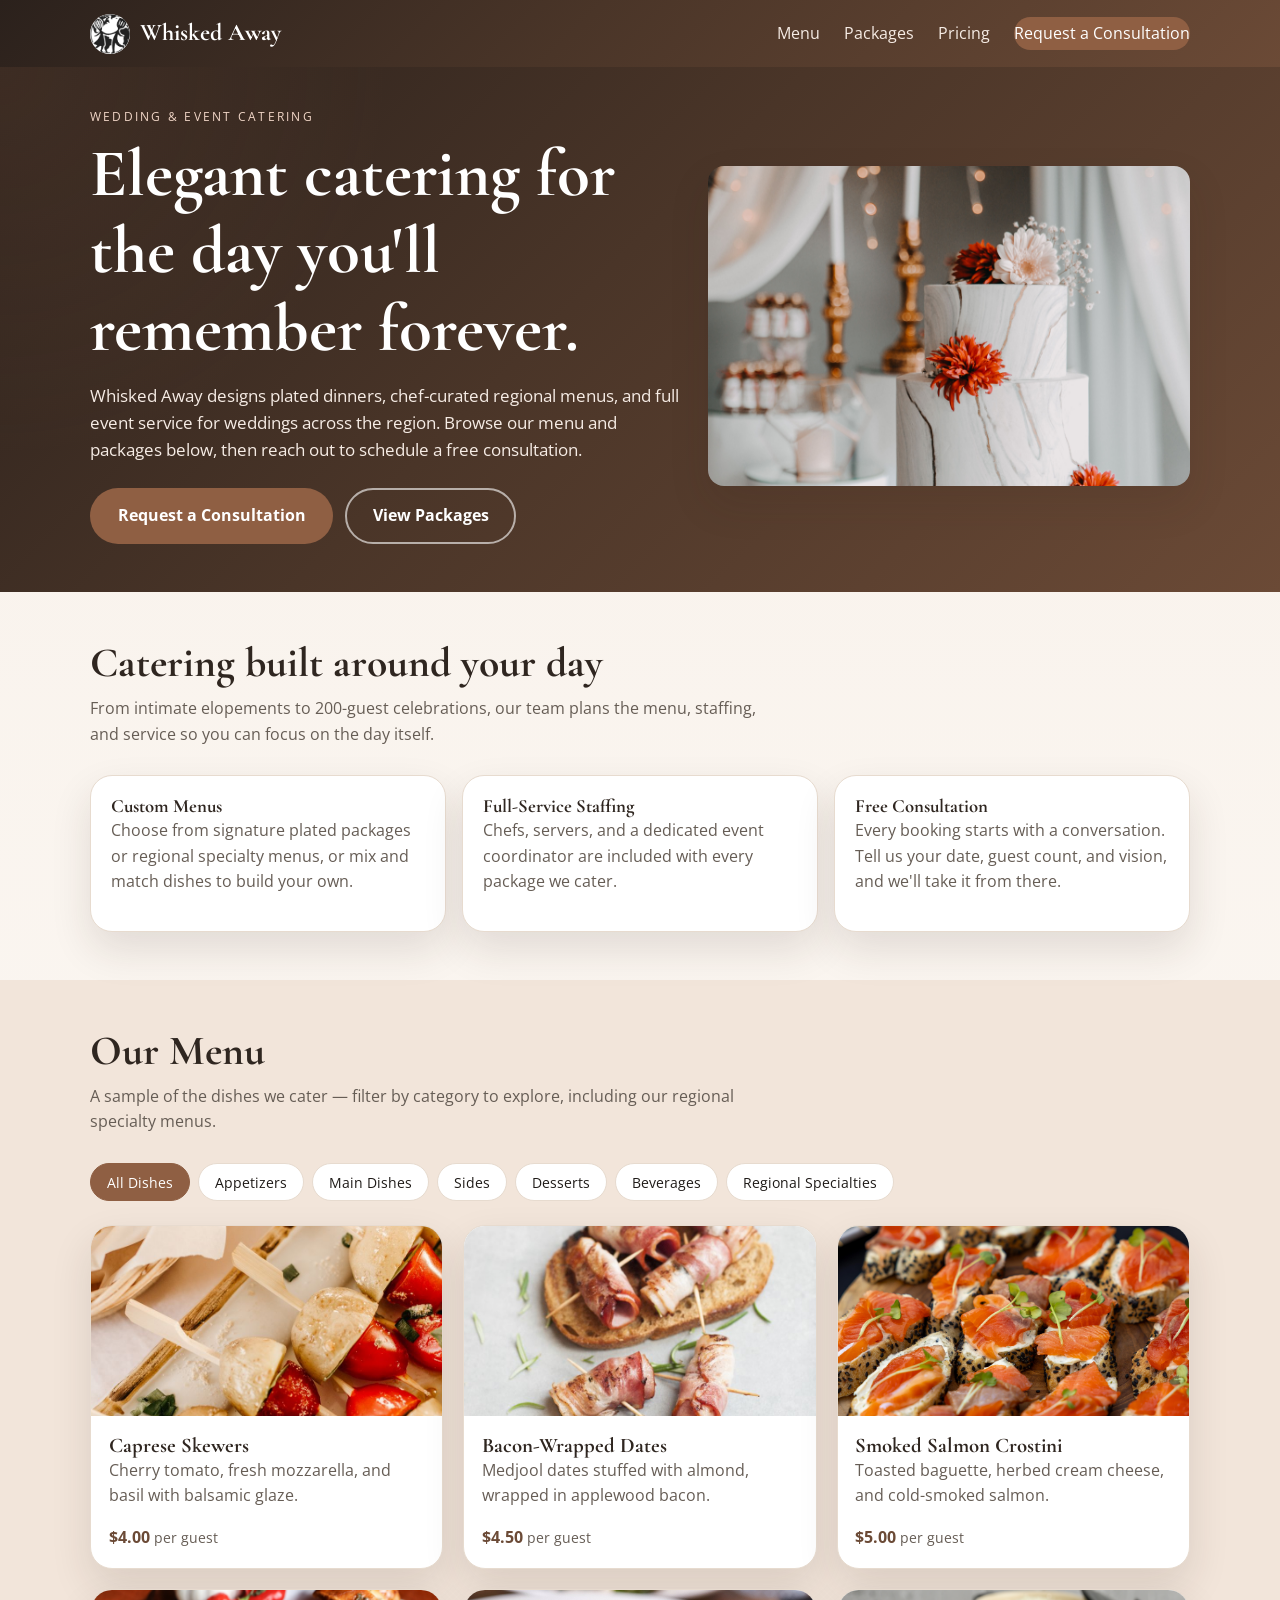
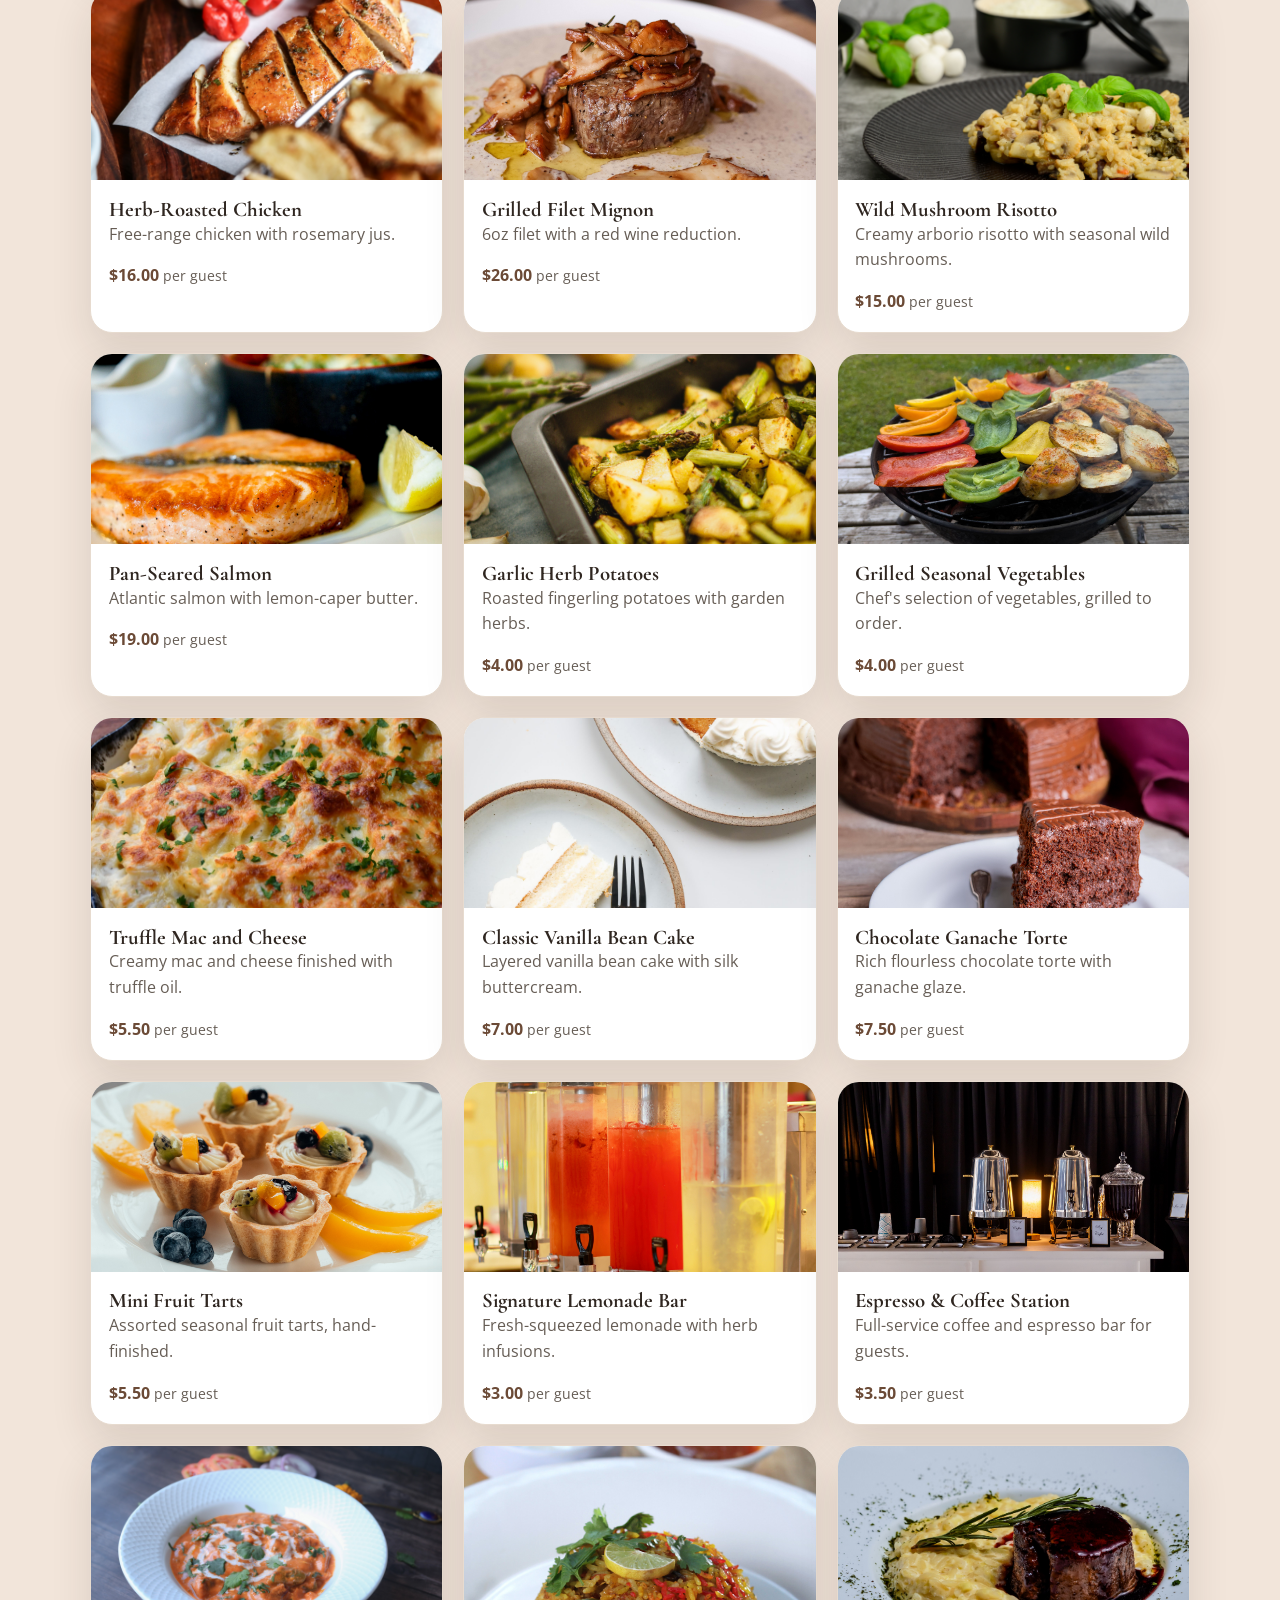
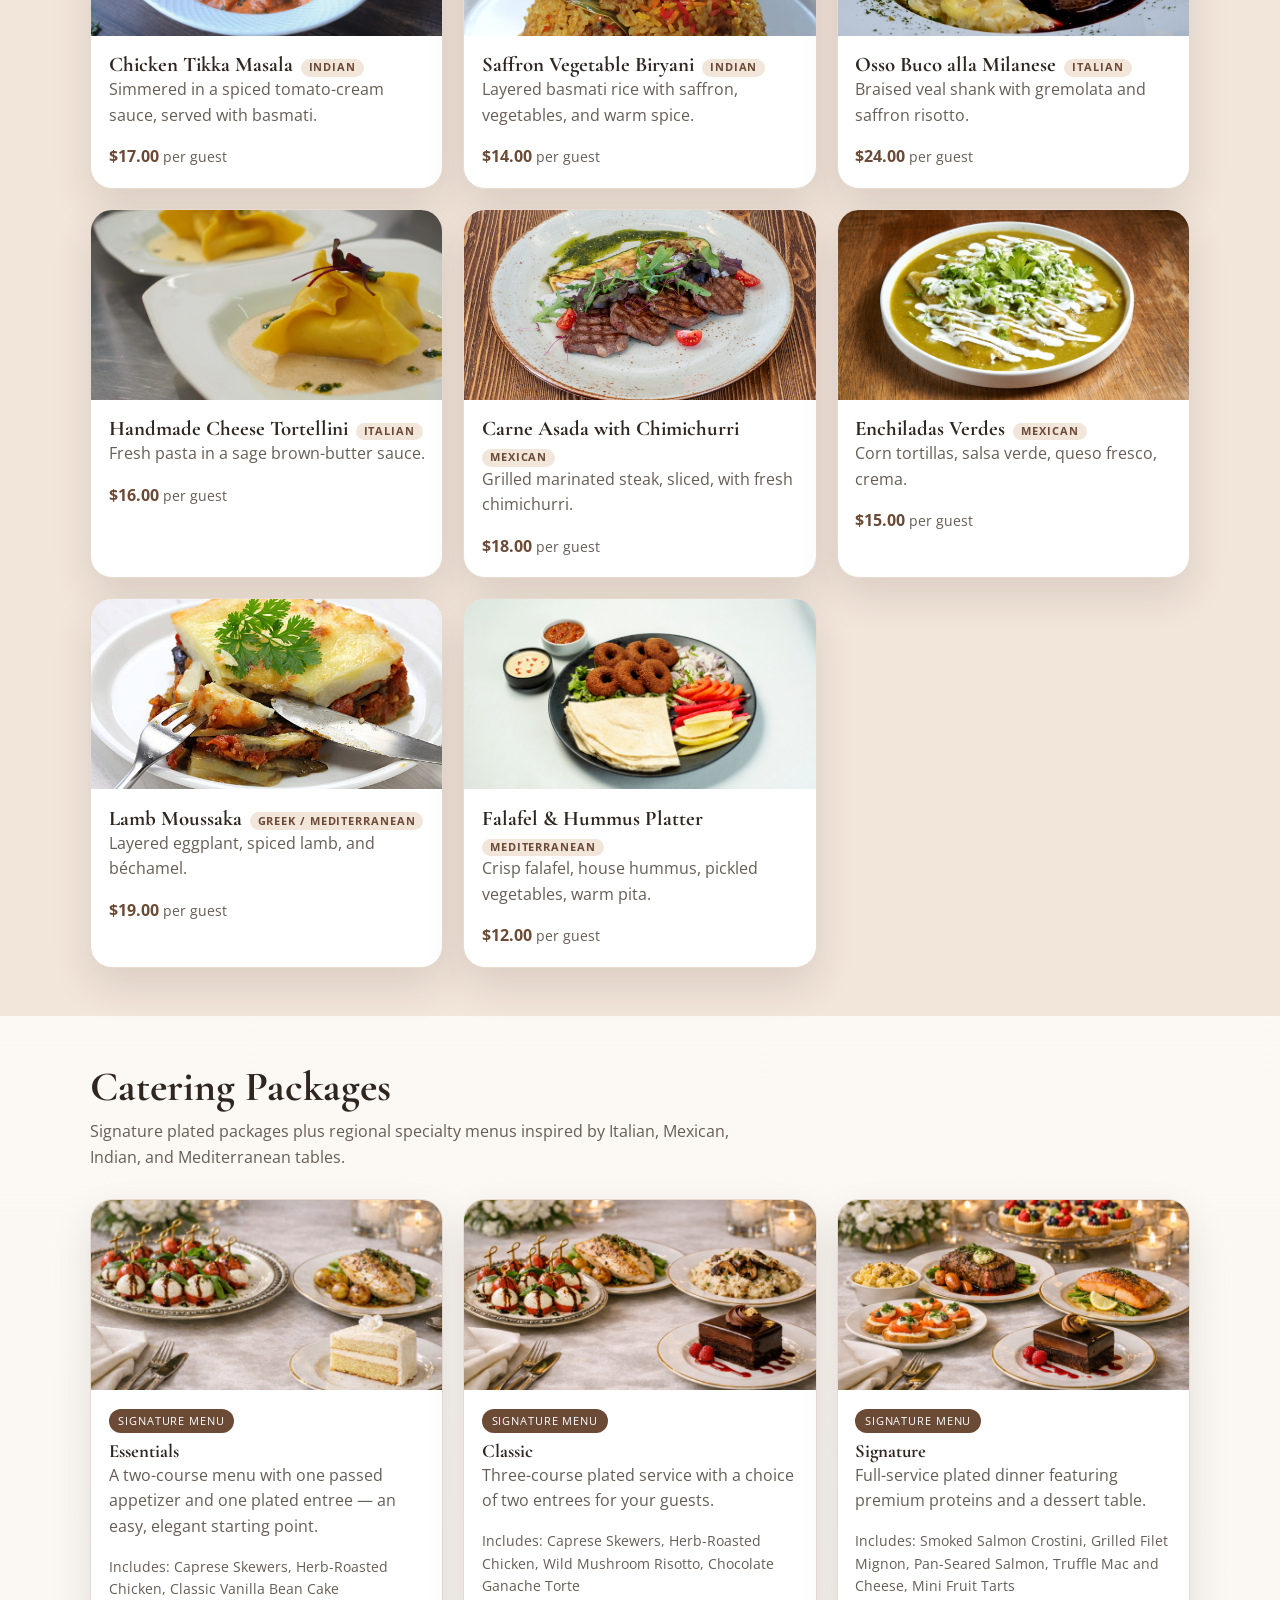
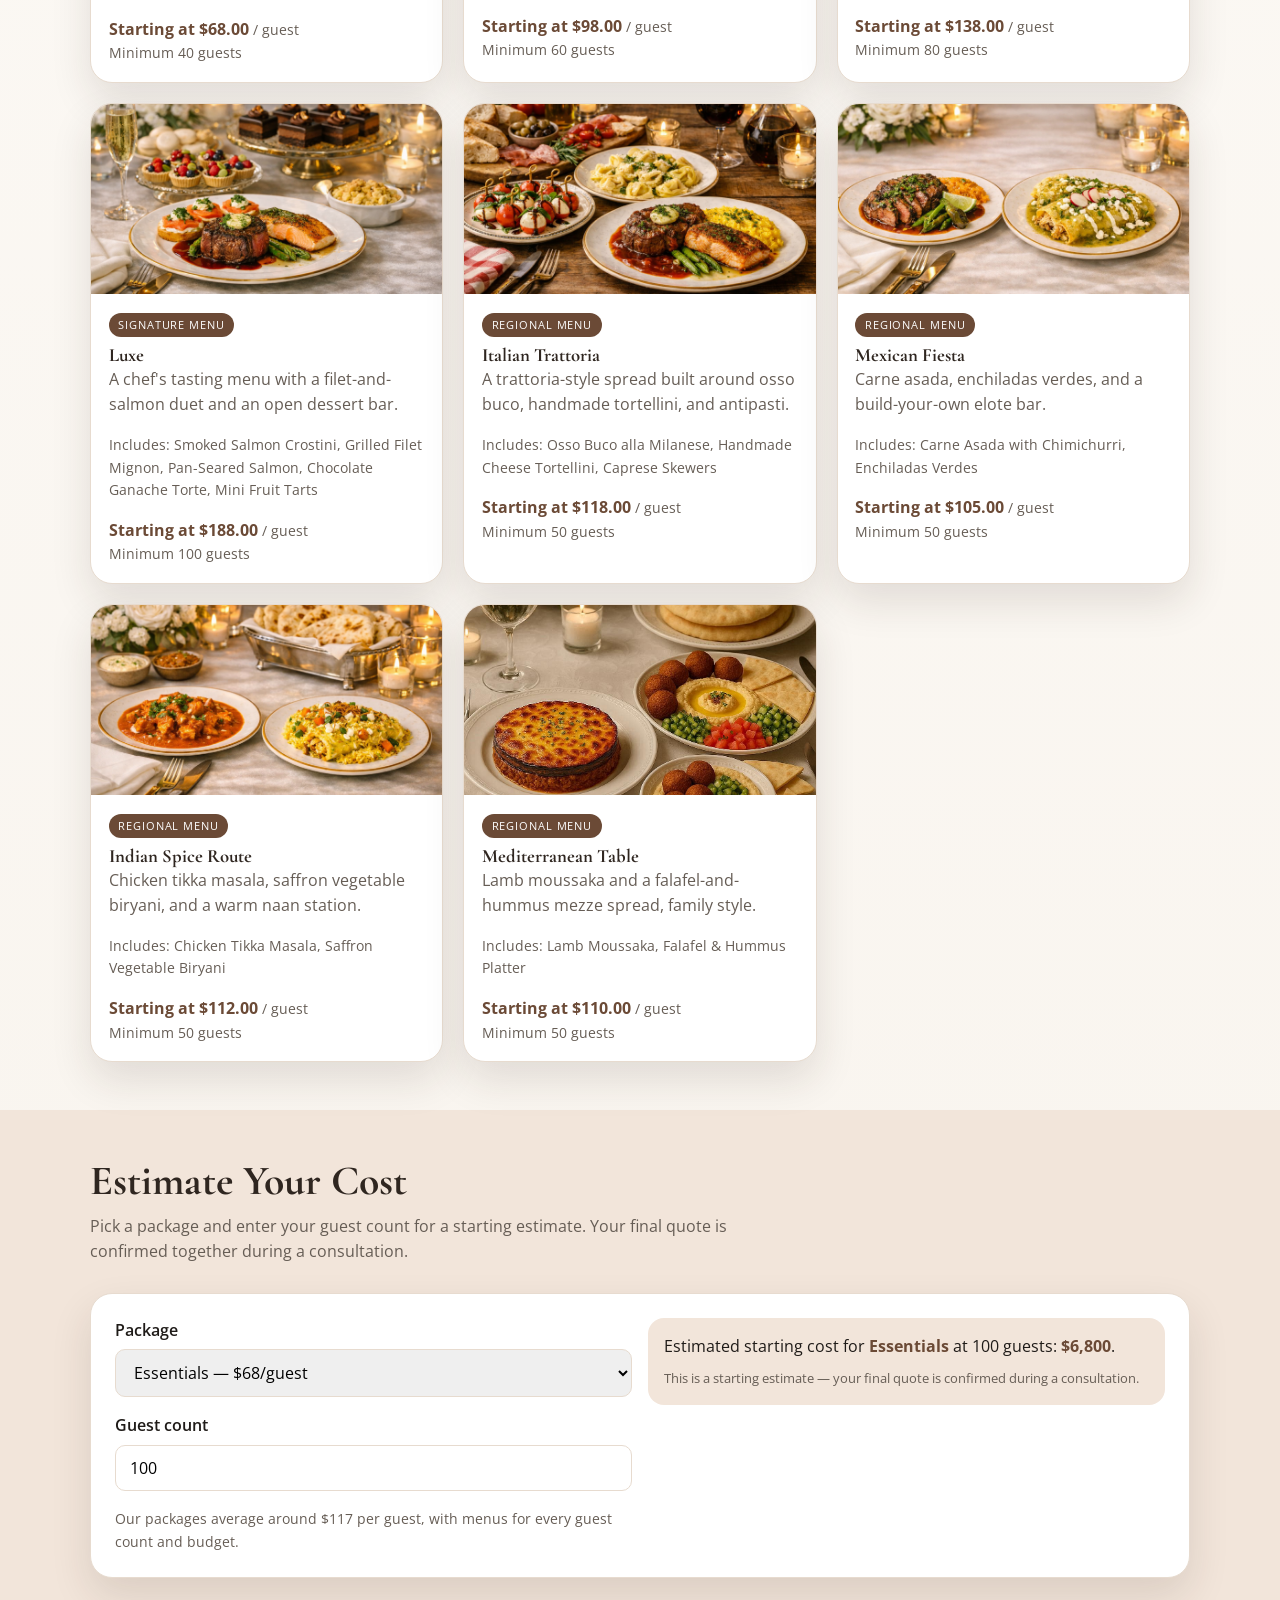
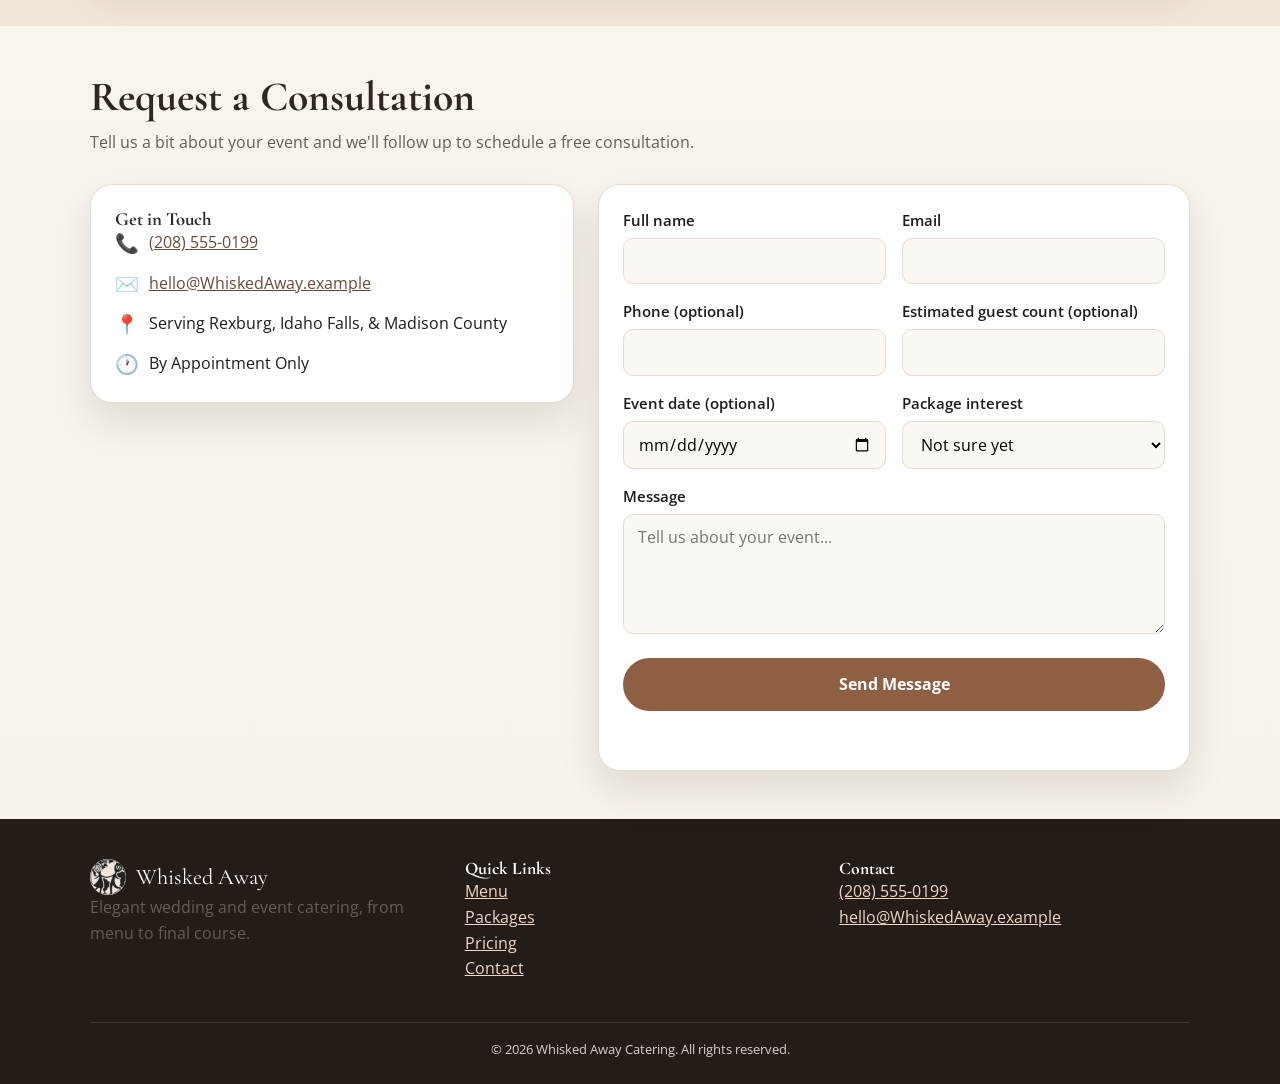
==== index.html @ 2da4f539 "images" ====
<!DOCTYPE html>
<html lang="en">
<head>
  <meta charset="UTF-8">
  <meta name="viewport" content="width=device-width, initial-scale=1.0">
  <title>Whisked Away | Wedding Catering</title>
  <meta name="description" content="Whisked Away is a wedding catering company offering plated dinners, regional specialty menus, and full event catering. Request a free consultation.">

  <link rel="icon" href="images/site/favicon.png" type="image/png">
  <link rel="preconnect" href="https://fonts.googleapis.com">
  <link rel="preconnect" href="https://fonts.gstatic.com" crossorigin>
  <link href="https://fonts.googleapis.com/css2?family=Cormorant+Garamond:wght@500;600;700&family=Open+Sans:wght@400;600;700&display=swap" rel="stylesheet">
  <link rel="stylesheet" href="styles/main.css">
</head>
<body>
  <a class="skip-link" href="#main">Skip to content</a>

  <header class="site-header">
    <div class="container nav">
      <a class="nav__brand" href="#top">
        <img src="images/site/logo-mark.png" alt="" width="40" height="40">
        Whisked Away
      </a>

      <button class="nav__toggle" type="button" aria-expanded="false" aria-controls="primary-menu">
        Menu
      </button>

      <ul class="nav__menu" id="primary-menu">
        <li><a href="#gallery">Menu</a></li>
        <li><a href="#packages">Packages</a></li>
        <li><a href="#pricing">Pricing</a></li>
        <li><a href="#contact" class="nav__cta">Request a Consultation</a></li>
      </ul>
    </div>
  </header>

  <main id="main">
    <section class="hero" id="top">
      <div class="container hero__grid">
        <div>
          <p class="eyebrow">Wedding &amp; Event Catering</p>
          <h1>Elegant catering for the day you'll remember forever.</h1>
          <p class="hero__summary">
            Whisked Away designs plated dinners, chef-curated regional menus, and full event service
            for weddings across the region. Browse our menu and packages below, then reach out to
            schedule a free consultation.
          </p>
          <div class="hero__actions">
            <a class="btn btn--primary" href="#contact">Request a Consultation</a>
            <a class="btn btn--ghost" href="#packages">View Packages</a>
          </div>
        </div>
        <div class="hero__image">
          <img src="images/site/hero-tablescape.jpg" alt="Elegant wedding cake" width="640" height="480" fetchpriority="high">
        </div>
      </div>
    </section>

    <section class="section" id="about">
      <div class="container">
        <div class="section__head">
          <h2>Catering built around your day</h2>
          <p>From intimate elopements to 200-guest celebrations, our team plans the menu, staffing, and service so you can focus on the day itself.</p>
        </div>
        <div class="about__grid">
          <div class="about__card">
            <h3>Custom Menus</h3>
            <p>Choose from signature plated packages or regional specialty menus, or mix and match dishes to build your own.</p>
          </div>
          <div class="about__card">
            <h3>Full-Service Staffing</h3>
            <p>Chefs, servers, and a dedicated event coordinator are included with every package we cater.</p>
          </div>
          <div class="about__card">
            <h3>Free Consultation</h3>
            <p>Every booking starts with a conversation. Tell us your date, guest count, and vision, and we'll take it from there.</p>
          </div>
        </div>
      </div>
    </section>

    <section class="section section--muted" id="gallery">
      <div class="container">
        <div class="section__head">
          <h2>Our Menu</h2>
          <p>A sample of the dishes we cater — filter by category to explore, including our regional specialty menus.</p>
        </div>
        <div class="gallery__filters" role="group" aria-label="Filter menu by category"></div>
        <div class="gallery__grid"></div>
      </div>
    </section>

    <section class="section" id="packages">
      <div class="container">
        <div class="section__head">
          <h2>Catering Packages</h2>
          <p>Signature plated packages plus regional specialty menus inspired by Italian, Mexican, Indian, and Mediterranean tables.</p>
        </div>
        <div class="packages__grid"></div>
      </div>
    </section>

    <section class="section section--muted" id="pricing">
      <div class="container">
        <div class="section__head">
          <h2>Estimate Your Cost</h2>
          <p>Pick a package and enter your guest count for a starting estimate. Your final quote is confirmed together during a consultation.</p>
        </div>
        <div class="estimator">
          <div class="estimator__controls">
            <div>
              <label for="estimate-package">Package</label>
              <select id="estimate-package"></select>
            </div>
            <div>
              <label for="estimate-guests">Guest count</label>
              <input type="number" id="estimate-guests" min="1" step="1" value="100" inputmode="numeric">
            </div>
            <p class="estimator__average"></p>
          </div>
          <div class="estimator__result" aria-live="polite"></div>
        </div>
      </div>
    </section>

    <section class="section" id="contact">
      <div class="container">
        <div class="section__head">
          <h2>Request a Consultation</h2>
          <p>Tell us a bit about your event and we'll follow up to schedule a free consultation.</p>
        </div>

        <div class="contact__grid">
          <div class="contact__details">
            <h3>Get in Touch</h3>
            <ul>
              <li><span class="icon" aria-hidden="true">📞</span> <a href="tel:+13105550199">(208) 555-0199</a></li>
              <li><span class="icon" aria-hidden="true">✉️</span> <a href="mailto:hello@WhiskedAway.example">hello@WhiskedAway.example</a></li>
              <li><span class="icon" aria-hidden="true">📍</span> Serving Rexburg, Idaho Falls, &amp; Madison County</li>
              <li><span class="icon" aria-hidden="true">🕐</span> By Appointment Only</li>
            </ul>
          </div>

          <form class="contact-form" id="contact-form" novalidate>
            <div class="form-row">
              <div class="form-group">
                <label for="contact-name">Full name</label>
                <input type="text" id="contact-name" name="name" autocomplete="name" required>
              </div>
              <div class="form-group">
                <label for="contact-email">Email</label>
                <input type="email" id="contact-email" name="email" autocomplete="email" required>
              </div>
            </div>

            <div class="form-row">
              <div class="form-group">
                <label for="contact-phone">Phone (optional)</label>
                <input type="tel" id="contact-phone" name="phone" autocomplete="tel">
              </div>
              <div class="form-group">
                <label for="contact-guests">Estimated guest count (optional)</label>
                <input type="number" id="contact-guests" name="guest_count" min="1">
              </div>
            </div>

            <div class="form-row">
              <div class="form-group">
                <label for="contact-date">Event date (optional)</label>
                <input type="date" id="contact-date" name="event_date">
              </div>
              <div class="form-group">
                <label for="contact-package">Package interest</label>
                <select id="contact-package" name="preferred_package"></select>
              </div>
            </div>

            <div class="form-group">
              <label for="contact-message">Message</label>
              <textarea id="contact-message" name="message" required placeholder="Tell us about your event..."></textarea>
            </div>

            <!-- Honeypot: real users never see or fill this field -->
            <div class="form-group form-group--honeypot" aria-hidden="true">
              <label for="contact-website">Leave this field blank</label>
              <input type="text" id="contact-website" name="website" tabindex="-1" autocomplete="off">
            </div>

            <button class="btn btn--primary" type="submit">Send Message</button>
            <div class="form__status" role="status" aria-live="polite"></div>
          </form>
        </div>
      </div>
    </section>
  </main>

  <footer class="site-footer">
    <div class="container">
      <div class="footer__grid">
        <div>
          <div class="footer__brand">
            <img src="images/site/logo-mark.png" alt="" width="36" height="36">
            Whisked Away
          </div>
          <p>Elegant wedding and event catering, from menu to final course.</p>
        </div>
        <div>
          <h3 style="color:#fff; font-size:1.1rem;">Quick Links</h3>
          <p><a href="#gallery">Menu</a><br><a href="#packages">Packages</a><br><a href="#pricing">Pricing</a><br><a href="#contact">Contact</a></p>
        </div>
        <div>
          <h3 style="color:#fff; font-size:1.1rem;">Contact</h3>
          <p>
            <a href="tel:+13105550199">(208) 555-0199</a><br>
            <a href="mailto:hello@WhiskedAway.example">hello@WhiskedAway.example</a>
          </p>
        </div>
      </div>
      <div class="footer__bottom">
        &copy; <span id="current-year"></span> Whisked Away Catering. All rights reserved.
      </div>
    </div>
  </footer>

  <script src="js/data.js"></script>
  <script src="js/app.js"></script>
</body>
</html>
---- styles/main.css ----
/* =====================================================================
   WhiskedAway — main stylesheet
   Mobile-first. Palette and type carried over from the site plan
   (styles/site-plan.css) so the built site matches the wireframe.
   ===================================================================== */

*,
*::before,
*::after {
  box-sizing: border-box;
}

:root {
  --ink: #1f1b18;
  --muted: #665d55;
  --paper: #fbf7f2;
  --panel: #ffffff;
  --accent: #8f5f43;
  --accent-dark: #6b4a36;
  --accent-soft: #f2e5da;
  --border: #e7dbcf;
  --success: #3f6b4a;
  --success-bg: #e8f2ea;
  --error: #a13f3f;
  --error-bg: #fbe9e9;
  --shadow: 0 18px 40px rgba(53, 37, 28, 0.12);
  --radius-lg: 22px;
  --radius-md: 16px;
  --radius-sm: 10px;
  --max-width: 1100px;
}

html {
  background: linear-gradient(180deg, #f8f1ea 0%, #fefcf9 35%, #f7f2eb 100%);
  scroll-behavior: smooth;
}

body {
  margin: 0;
  color: var(--ink);
  font-family: "Open Sans", Arial, sans-serif;
  line-height: 1.6;
}

img {
  max-width: 100%;
  display: block;
  border-radius: var(--radius-md);
  background: var(--accent-soft);
}

h1,
h2,
h3 {
  margin: 0;
  font-family: "Cormorant Garamond", Georgia, serif;
  line-height: 1.15;
  color: #2f2620;
}

p {
  margin: 0 0 1rem;
  color: var(--muted);
}

a {
  color: var(--accent-dark);
}

.container {
  width: min(100% - 2.5rem, var(--max-width));
  margin-inline: auto;
}

/* Skip link for keyboard/screen-reader users */
.skip-link {
  position: absolute;
  left: -999px;
  top: 0;
  background: var(--ink);
  color: #fff;
  padding: 0.75rem 1.25rem;
  z-index: 100;
  border-radius: 0 0 var(--radius-sm) 0;
}

.skip-link:focus {
  left: 0;
}

:focus-visible {
  outline: 3px solid var(--accent-dark);
  outline-offset: 2px;
}

/* ---------------------------------------------------------------------
   Header / nav
   --------------------------------------------------------------------- */
.site-header {
  background: linear-gradient(135deg, #2b211c 0%, #4a3528 45%, #6b4a36 100%);
  color: #fff;
  position: sticky;
  top: 0;
  z-index: 20;
}

.nav {
  display: flex;
  align-items: center;
  justify-content: space-between;
  padding-block: 0.85rem;
}

.nav__brand {
  display: flex;
  align-items: center;
  gap: 0.6rem;
  color: #fff;
  text-decoration: none;
  font-family: "Cormorant Garamond", Georgia, serif;
  font-size: 1.5rem;
  font-weight: 700;
}

.nav__brand img {
  width: 40px;
  height: 40px;
  border-radius: 50%;
  background: #fff;
}

.nav__toggle {
  background: transparent;
  border: 1px solid rgba(255, 255, 255, 0.4);
  color: #fff;
  border-radius: var(--radius-sm);
  padding: 0.5rem 0.75rem;
  font-size: 1rem;
  cursor: pointer;
}

.nav__menu {
  list-style: none;
  margin: 0;
  padding: 0;
  display: none;
  flex-direction: column;
  gap: 0.25rem;
  position: absolute;
  left: 0;
  right: 0;
  top: 100%;
  background: #362a22;
  padding: 1rem 1.25rem 1.5rem;
}

.nav__menu.is-open {
  display: flex;
}

.nav__menu a {
  color: #f6ece5;
  text-decoration: none;
  display: block;
  padding: 0.6rem 0.25rem;
  border-bottom: 1px solid rgba(255, 255, 255, 0.08);
}

.nav__cta {
  background: var(--accent);
  color: #fff !important;
  border-radius: 999px;
  text-align: center;
  margin-top: 0.5rem;
}

/* ---------------------------------------------------------------------
   Hero
   --------------------------------------------------------------------- */
.hero {
  padding: 2.5rem 0 3rem;
  background:
    radial-gradient(circle at top left, rgba(143, 95, 67, 0.18), transparent 28%),
    linear-gradient(135deg, #2b211c 0%, #4a3528 45%, #6b4a36 100%);
  color: #fff;
}

.hero__grid {
  display: grid;
  gap: 1.75rem;
}

.eyebrow {
  margin: 0 0 0.5rem;
  letter-spacing: 0.18em;
  text-transform: uppercase;
  font-size: 0.78rem;
  color: #f2d7c8;
}

.hero h1 {
  color: #fff;
  font-size: clamp(2.6rem, 8vw, 4.2rem);
}

.hero__summary {
  max-width: 38rem;
  margin: 1rem 0 1.5rem;
  font-size: clamp(0.95rem, 2vw, 1.05rem);
  color: #f6ece5;
}

.hero__actions {
  display: flex;
  flex-wrap: wrap;
  gap: 0.75rem;
}

.hero__image img {
  width: 100%;
  height: 240px;
  object-fit: cover;
  box-shadow: var(--shadow);
}

.btn {
  display: inline-block;
  border-radius: 999px;
  padding: 0.85rem 1.6rem;
  font-weight: 700;
  text-decoration: none;
  border: 2px solid transparent;
  cursor: pointer;
  font-size: 1rem;
  font-family: inherit;
}

.btn--primary {
  background: var(--accent);
  color: #fff;
}

.btn--ghost {
  background: transparent;
  color: #fff;
  border-color: rgba(255, 255, 255, 0.6);
}

/* ---------------------------------------------------------------------
   Shared section layout
   --------------------------------------------------------------------- */
.section {
  padding: 3rem 0;
}

.section--muted {
  background: var(--accent-soft);
}

.section__head {
  max-width: 42rem;
  margin-bottom: 1.75rem;
}

.section__head h2 {
  font-size: clamp(1.9rem, 5vw, 2.6rem);
  margin-bottom: 0.5rem;
}

/* ---------------------------------------------------------------------
   About
   --------------------------------------------------------------------- */
.about__grid {
  display: grid;
  gap: 1rem;
}

.about__card {
  background: var(--panel);
  border: 1px solid var(--border);
  border-radius: var(--radius-lg);
  padding: 1.25rem;
  box-shadow: var(--shadow);
}

/* ---------------------------------------------------------------------
   Food gallery
   --------------------------------------------------------------------- */
.gallery__filters {
  display: flex;
  flex-wrap: wrap;
  gap: 0.5rem;
  margin-bottom: 1.5rem;
}

.gallery__filters button {
  border: 1px solid var(--border);
  background: var(--panel);
  color: var(--ink);
  border-radius: 999px;
  padding: 0.55rem 1rem;
  font-size: 0.9rem;
  cursor: pointer;
  font-family: inherit;
}

.gallery__filters button.is-active {
  background: var(--accent);
  border-color: var(--accent);
  color: #fff;
}

.gallery__grid,
.packages__grid {
  display: grid;
  gap: 1.25rem;
  grid-template-columns: 1fr;
}

.food-card,
.package-card {
  background: var(--panel);
  border: 1px solid var(--border);
  border-radius: var(--radius-lg);
  overflow: hidden;
  box-shadow: var(--shadow);
  display: flex;
  flex-direction: column;
}

.food-card img,
.package-card img {
  width: 100%;
  height: 190px;
  object-fit: cover;
  border-radius: 0;
}

.food-card__body,
.package-card__body {
  padding: 1.1rem;
}

.food-card__body h3 {
  font-size: 1.3rem;
  display: flex;
  align-items: baseline;
  gap: 0.5rem;
  flex-wrap: wrap;
}

.food-card__origin {
  font-family: "Open Sans", Arial, sans-serif;
  font-size: 0.7rem;
  text-transform: uppercase;
  letter-spacing: 0.08em;
  background: var(--accent-soft);
  color: var(--accent-dark);
  padding: 0.15rem 0.5rem;
  border-radius: 999px;
}

.food-card__price,
.package-card__price {
  font-weight: 700;
  color: var(--accent-dark);
  margin-bottom: 0;
}

.food-card__price span,
.package-card__price span {
  font-weight: 400;
  color: var(--muted);
  font-size: 0.85rem;
}

.gallery__empty {
  grid-column: 1 / -1;
  text-align: center;
  color: var(--muted);
}

/* ---------------------------------------------------------------------
   Packages
   --------------------------------------------------------------------- */
.package-card__badge {
  display: inline-block;
  font-size: 0.7rem;
  text-transform: uppercase;
  letter-spacing: 0.08em;
  background: var(--accent-dark);
  color: #fff;
  padding: 0.2rem 0.6rem;
  border-radius: 999px;
  margin-bottom: 0.5rem;
}

.package-card__meta {
  font-size: 0.88rem;
}

.package-card__min {
  font-size: 0.85rem;
  color: var(--muted);
  margin-bottom: 0;
}

/* ---------------------------------------------------------------------
   Pricing estimator
   --------------------------------------------------------------------- */
.estimator {
  background: var(--panel);
  border: 1px solid var(--border);
  border-radius: var(--radius-lg);
  box-shadow: var(--shadow);
  padding: 1.5rem;
  display: grid;
  gap: 1rem;
}

.estimator__controls {
  display: grid;
  gap: 1rem;
}

.estimator label {
  display: block;
  font-weight: 600;
  margin-bottom: 0.35rem;
}

.estimator select,
.estimator input[type="number"] {
  width: 100%;
  padding: 0.7rem 0.85rem;
  border: 1px solid var(--border);
  border-radius: var(--radius-sm);
  font-size: 1rem;
  font-family: inherit;
}

.estimator__result {
  background: var(--accent-soft);
  border-radius: var(--radius-md);
  padding: 1rem;
  color: var(--ink);
}

.estimator__result strong {
  color: var(--accent-dark);
}

.estimator__disclaimer {
  display: block;
  margin-top: 0.5rem;
  font-size: 0.82rem;
  color: var(--muted);
}

.estimator__average {
  font-size: 0.9rem;
  color: var(--muted);
  margin: 0;
}

/* ---------------------------------------------------------------------
   Contact
   --------------------------------------------------------------------- */
.contact__grid {
  display: grid;
  gap: 1.5rem;
}

.contact__details {
  background: var(--panel);
  border: 1px solid var(--border);
  border-radius: var(--radius-lg);
  box-shadow: var(--shadow);
  padding: 1.5rem;
}

.contact__details ul {
  list-style: none;
  margin: 0;
  padding: 0;
  display: grid;
  gap: 0.85rem;
}

.contact__details li {
  display: flex;
  gap: 0.6rem;
  align-items: flex-start;
}

.contact__details .icon {
  font-size: 1.2rem;
  line-height: 1.4;
}

.contact-form {
  background: var(--panel);
  border: 1px solid var(--border);
  border-radius: var(--radius-lg);
  box-shadow: var(--shadow);
  padding: 1.5rem;
  display: grid;
  gap: 1rem;
}

.form-row {
  display: grid;
  gap: 1rem;
}

.form-group label {
  display: block;
  font-weight: 600;
  margin-bottom: 0.35rem;
  font-size: 0.92rem;
}

.form-group input,
.form-group select,
.form-group textarea {
  width: 100%;
  padding: 0.7rem 0.85rem;
  border: 1px solid var(--border);
  border-radius: var(--radius-sm);
  font-size: 1rem;
  font-family: inherit;
  background: var(--paper);
}

.form-group textarea {
  min-height: 120px;
  resize: vertical;
}

/* Honeypot field: hidden from sighted and AT users, spam bots still fill it */
.form-group--honeypot {
  position: absolute;
  left: -9999px;
  width: 1px;
  height: 1px;
  overflow: hidden;
}

.form__status {
  min-height: 1.2rem;
  padding: 0.6rem 0.85rem;
  border-radius: var(--radius-sm);
  font-size: 0.92rem;
}

.form__status--info {
  background: var(--accent-soft);
  color: var(--accent-dark);
}

.form__status--success {
  background: var(--success-bg);
  color: var(--success);
}

.form__status--error {
  background: var(--error-bg);
  color: var(--error);
}

/* ---------------------------------------------------------------------
   Footer
   --------------------------------------------------------------------- */
.site-footer {
  background: #241c17;
  color: #d9cfc6;
  padding: 2.5rem 0 1.5rem;
}

.footer__grid {
  display: grid;
  gap: 1.5rem;
  margin-bottom: 1.5rem;
}

.footer__brand {
  display: flex;
  align-items: center;
  gap: 0.6rem;
  color: #fff;
  font-family: "Cormorant Garamond", Georgia, serif;
  font-size: 1.4rem;
}

.footer__brand img {
  width: 36px;
  height: 36px;
  border-radius: 50%;
}

.site-footer a {
  color: #f2d7c8;
}

.footer__bottom {
  border-top: 1px solid rgba(255, 255, 255, 0.12);
  padding-top: 1rem;
  font-size: 0.82rem;
  text-align: center;
}

/* ---------------------------------------------------------------------
   Responsive: tablet and up (mobile-first — this file starts mobile,
   these queries progressively enhance for larger viewports)
   --------------------------------------------------------------------- */
@media (min-width: 640px) {
  .gallery__grid,
  .packages__grid {
    grid-template-columns: repeat(2, minmax(0, 1fr));
  }

  .form-row {
    grid-template-columns: repeat(2, minmax(0, 1fr));
  }
}

@media (min-width: 760px) {
  .nav__toggle {
    display: none;
  }

  .nav__menu {
    position: static;
    display: flex;
    flex-direction: row;
    align-items: center;
    background: transparent;
    padding: 0;
    gap: 1.5rem;
  }

  .nav__menu a {
    border-bottom: none;
    padding: 0.25rem 0;
  }

  .nav__cta {
    margin-top: 0;
  }

  .hero__grid {
    grid-template-columns: 1.1fr 0.9fr;
    align-items: center;
  }

  .hero__image img {
    height: 320px;
  }

  .about__grid {
    grid-template-columns: repeat(3, minmax(0, 1fr));
  }

  .contact__grid {
    grid-template-columns: 0.9fr 1.1fr;
    align-items: start;
  }

  .footer__grid {
    grid-template-columns: repeat(3, minmax(0, 1fr));
  }
}

@media (min-width: 980px) {
  .gallery__grid,
  .packages__grid {
    grid-template-columns: repeat(3, minmax(0, 1fr));
  }

  .estimator {
    grid-template-columns: 1fr 1fr;
    align-items: start;
  }
}

/* Respect reduced-motion preference */
@media (prefers-reduced-motion: reduce) {
  html {
    scroll-behavior: auto;
  }
  * {
    animation-duration: 0.001ms !important;
    animation-iteration-count: 1 !important;
    transition-duration: 0.001ms !important;
  }
}
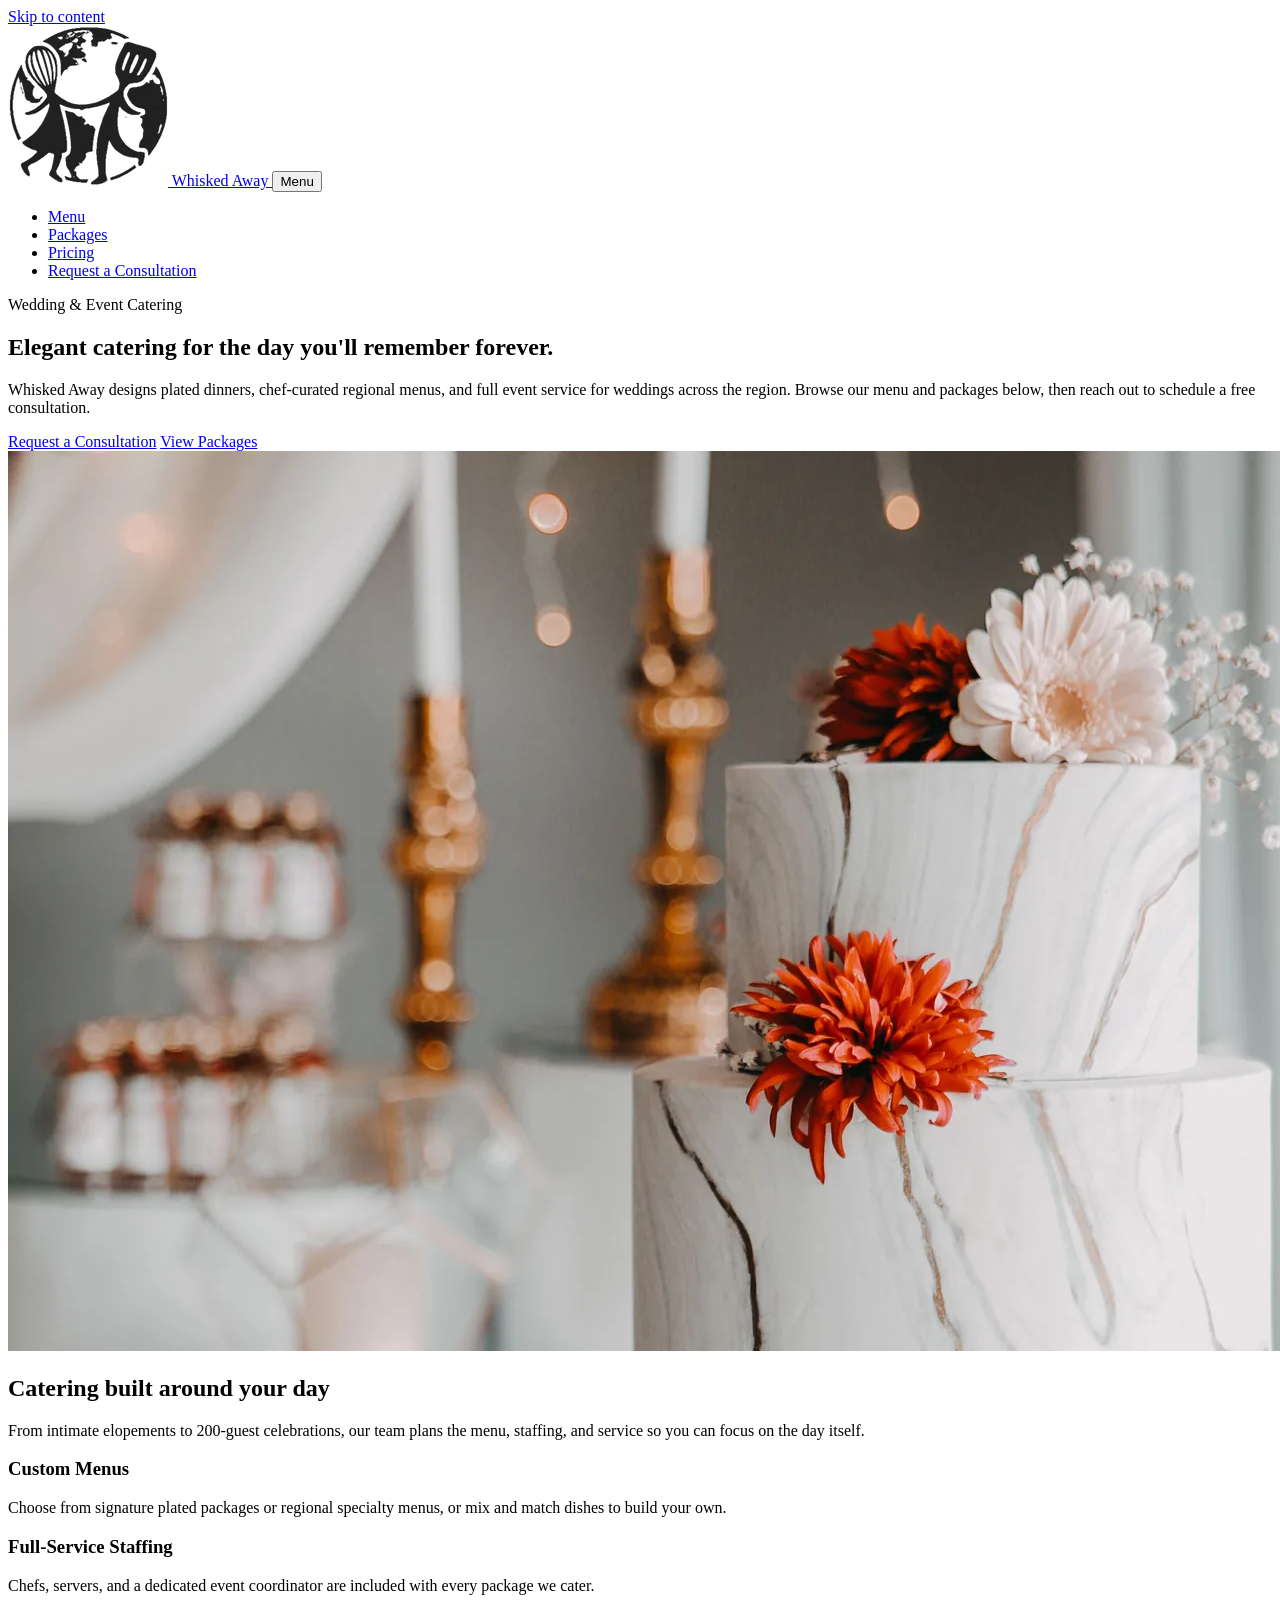
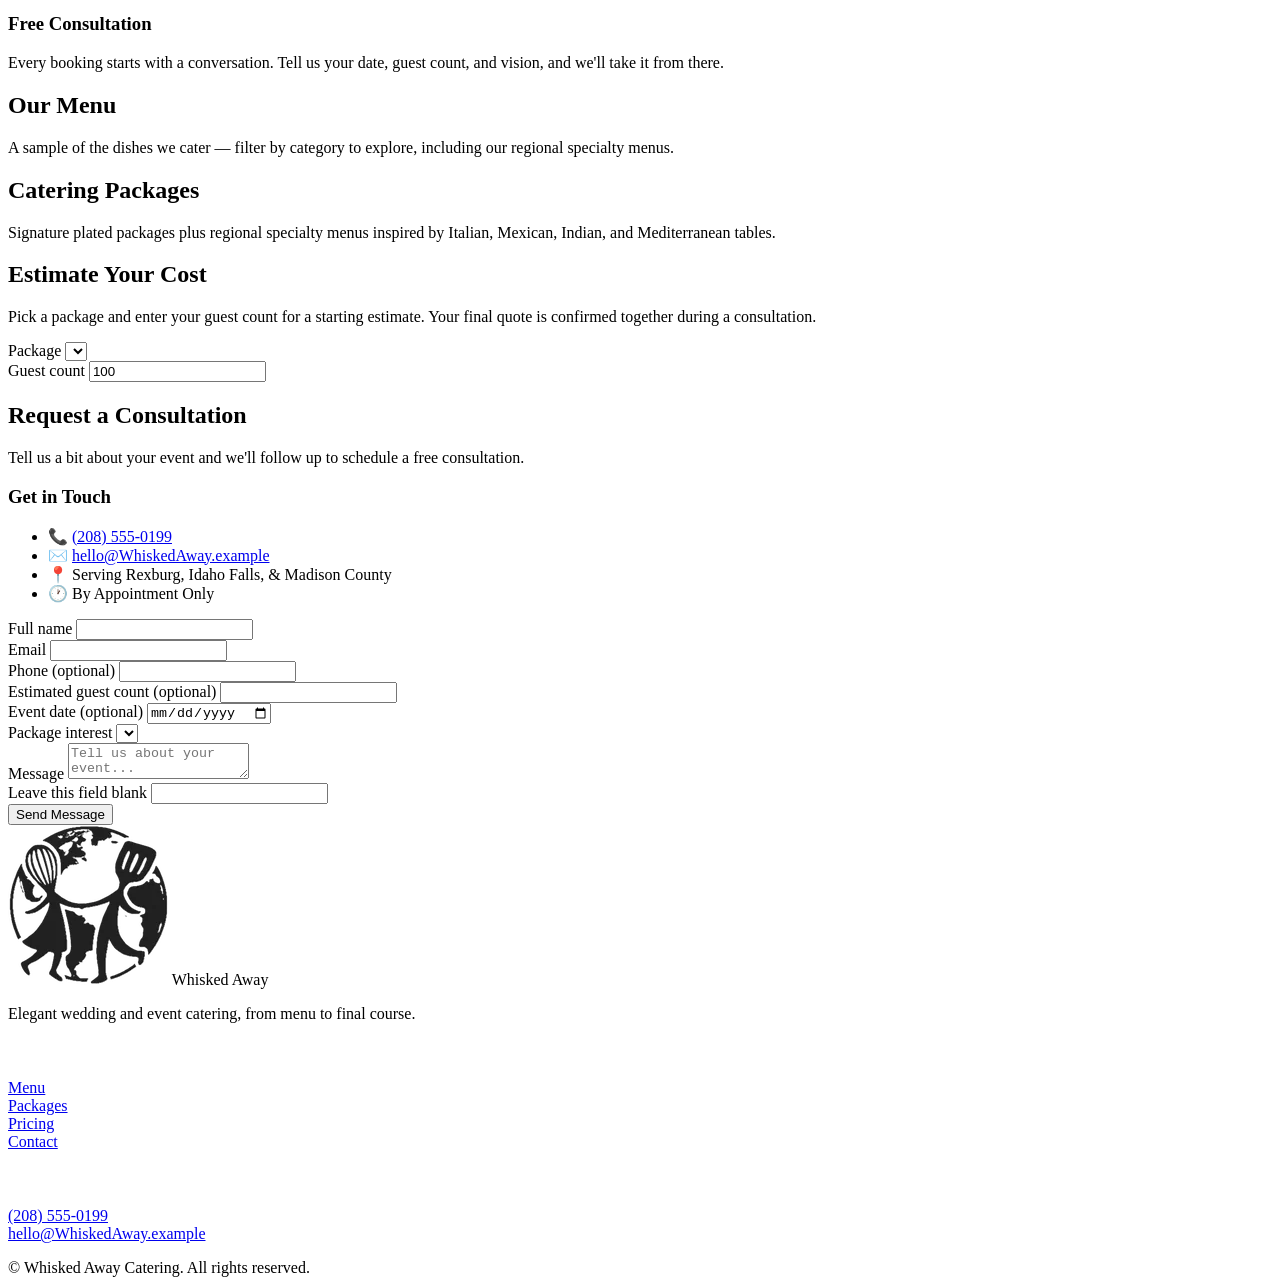
==== commit 9bc6bc0c: "performance improvements" ====
--- a/index.html
+++ b/index.html
@@ -9,8 +9,9 @@
   <link rel="icon" href="images/site/favicon.png" type="image/png">
   <link rel="preconnect" href="https://fonts.googleapis.com">
   <link rel="preconnect" href="https://fonts.gstatic.com" crossorigin>
-  <link href="https://fonts.googleapis.com/css2?family=Cormorant+Garamond:wght@500;600;700&family=Open+Sans:wght@400;600;700&display=swap" rel="stylesheet">
-  <link rel="stylesheet" href="styles/main.css">
+  <link rel="stylesheet" href="https://fonts.googleapis.com/css2?family=Cormorant+Garamond:wght@600;700&family=Open+Sans:wght@400;600;700&display=swap" media="print" onload="this.media='all'">
+  <noscript><link rel="stylesheet" href="https://fonts.googleapis.com/css2?family=Cormorant+Garamond:wght@600;700&family=Open+Sans:wght@400;600;700&display=swap"></noscript>
+  <link rel="stylesheet" href="styles/main.min.css">
 </head>
 <body>
   <a class="skip-link" href="#main">Skip to content</a>
@@ -18,7 +19,7 @@
   <header class="site-header">
     <div class="container nav">
       <a class="nav__brand" href="#top">
-        <img src="images/site/logo-mark.png" alt="" width="40" height="40">
+        <img src="images/site/logo-mark.webp" alt="" width="160" height="160">
         Whisked Away
       </a>
 
@@ -52,7 +53,7 @@
           </div>
         </div>
         <div class="hero__image">
-          <img src="images/site/hero-tablescape.jpg" alt="Elegant wedding cake" width="640" height="480" fetchpriority="high">
+          <img src="images/site/hero-tablescape.webp" alt="Elegant wedding cake" width="1600" height="900" fetchpriority="high">
         </div>
       </div>
     </section>
@@ -200,7 +201,7 @@
       <div class="footer__grid">
         <div>
           <div class="footer__brand">
-            <img src="images/site/logo-mark.png" alt="" width="36" height="36">
+              <img src="images/site/logo-mark.webp" alt="" width="160" height="160">
             Whisked Away
           </div>
           <p>Elegant wedding and event catering, from menu to final course.</p>
@@ -223,7 +224,9 @@
     </div>
   </footer>
 
-  <script src="js/data.js"></script>
-  <script src="js/app.js"></script>
+  <script src="js/data.min.js" defer></script>
+  <script src="js/app.min.js" defer></script>
+
+
 </body>
 </html>
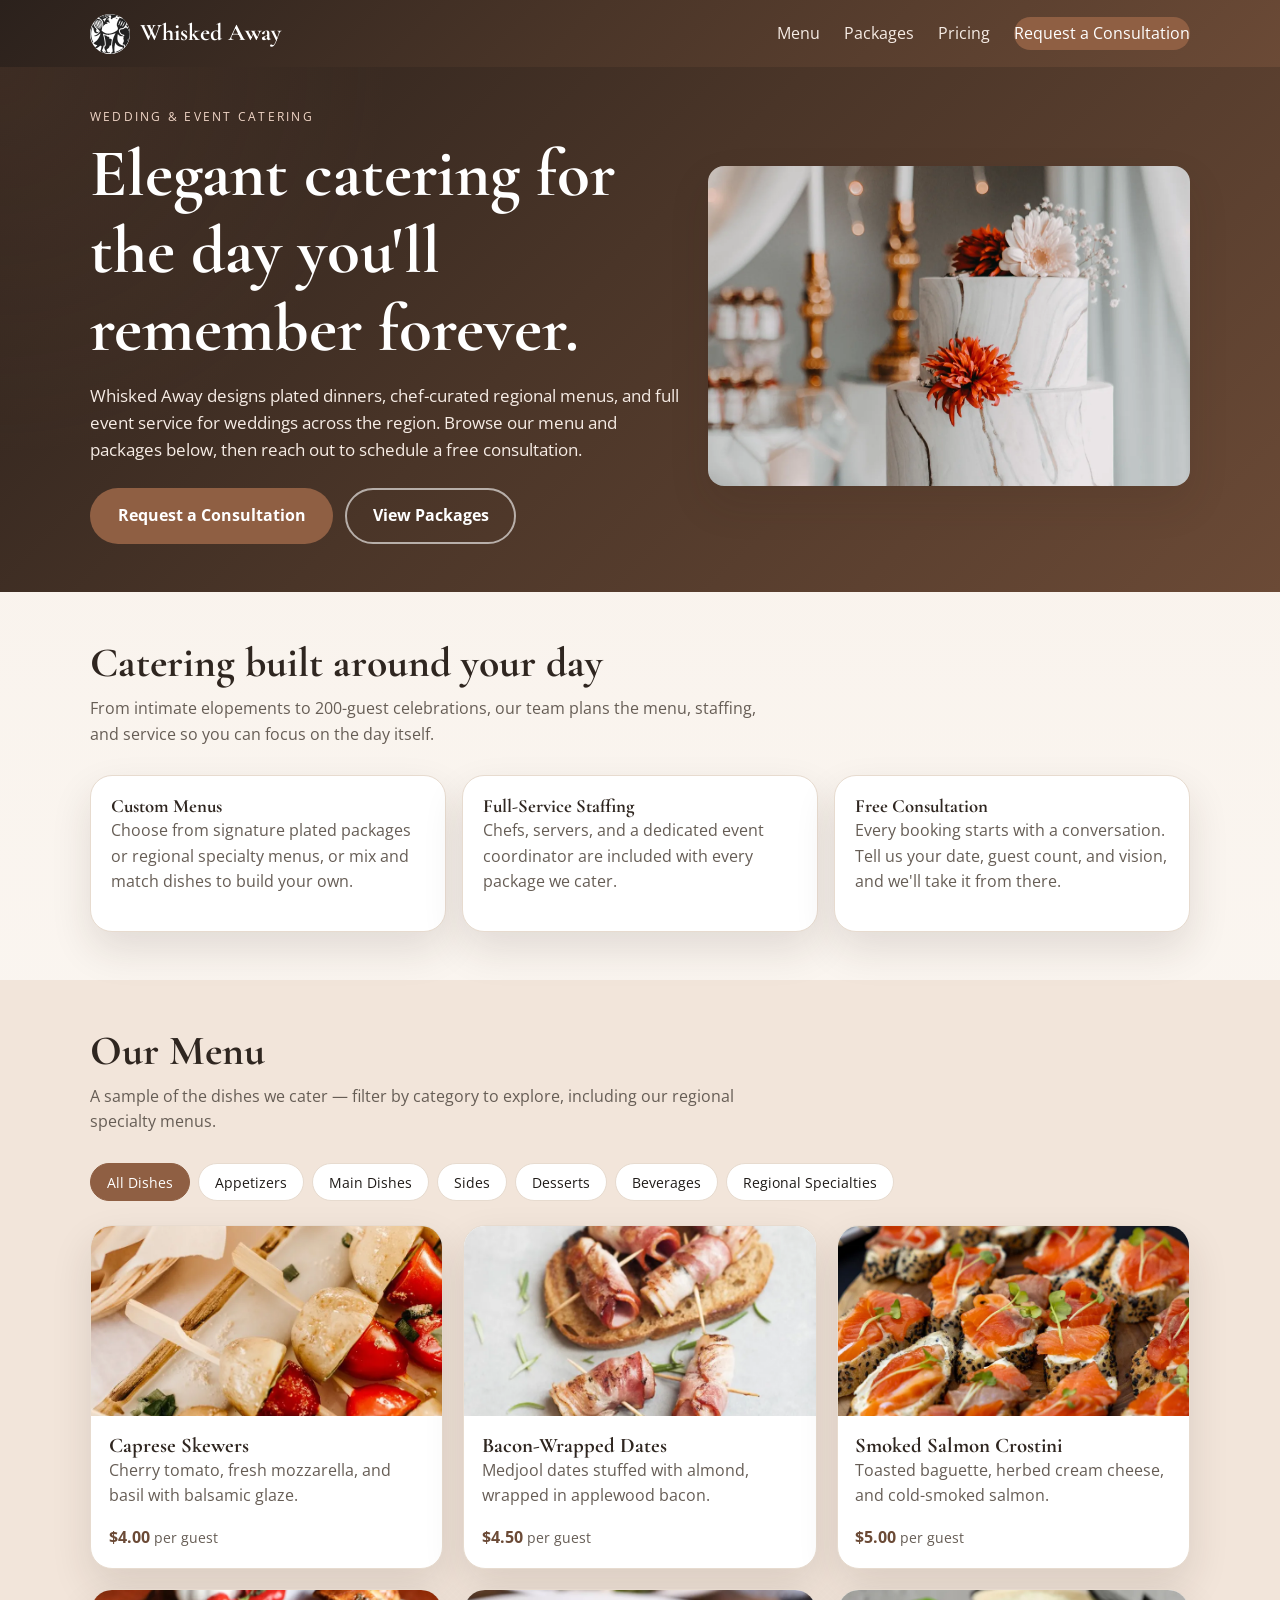
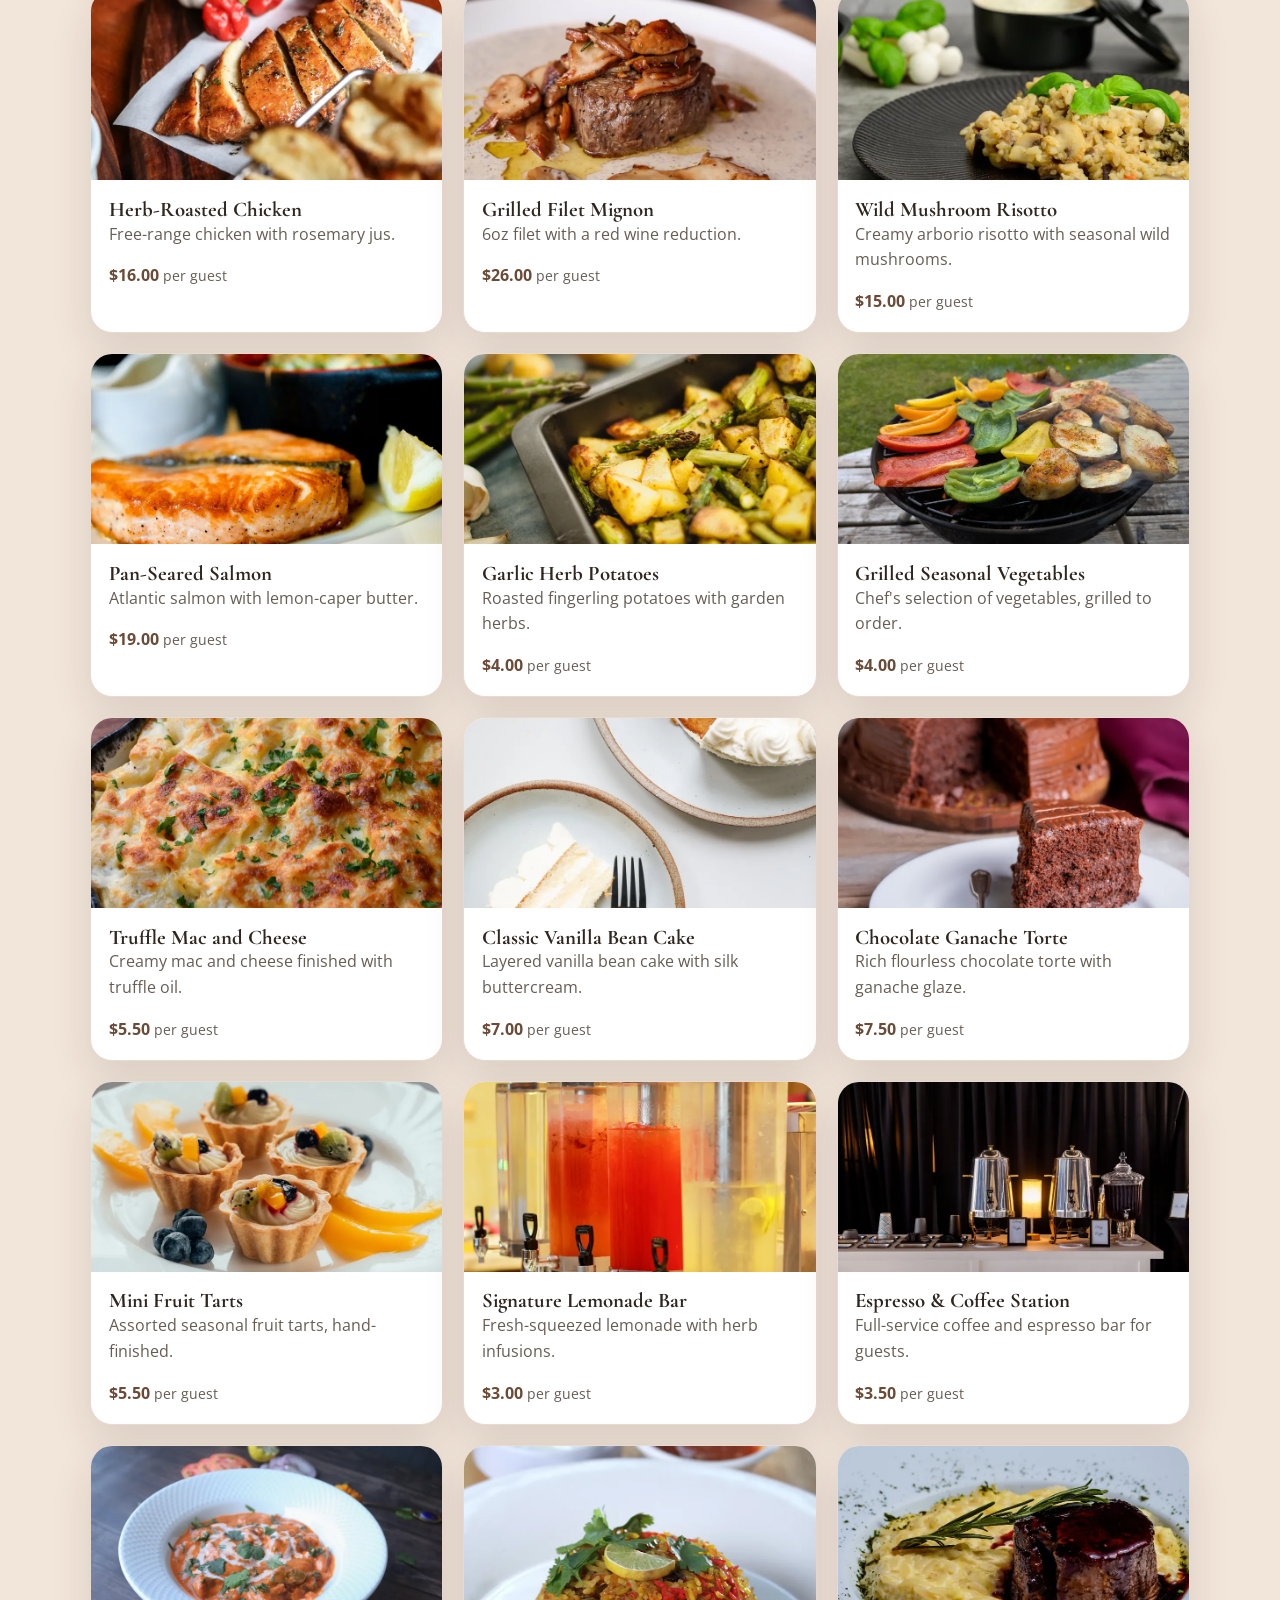
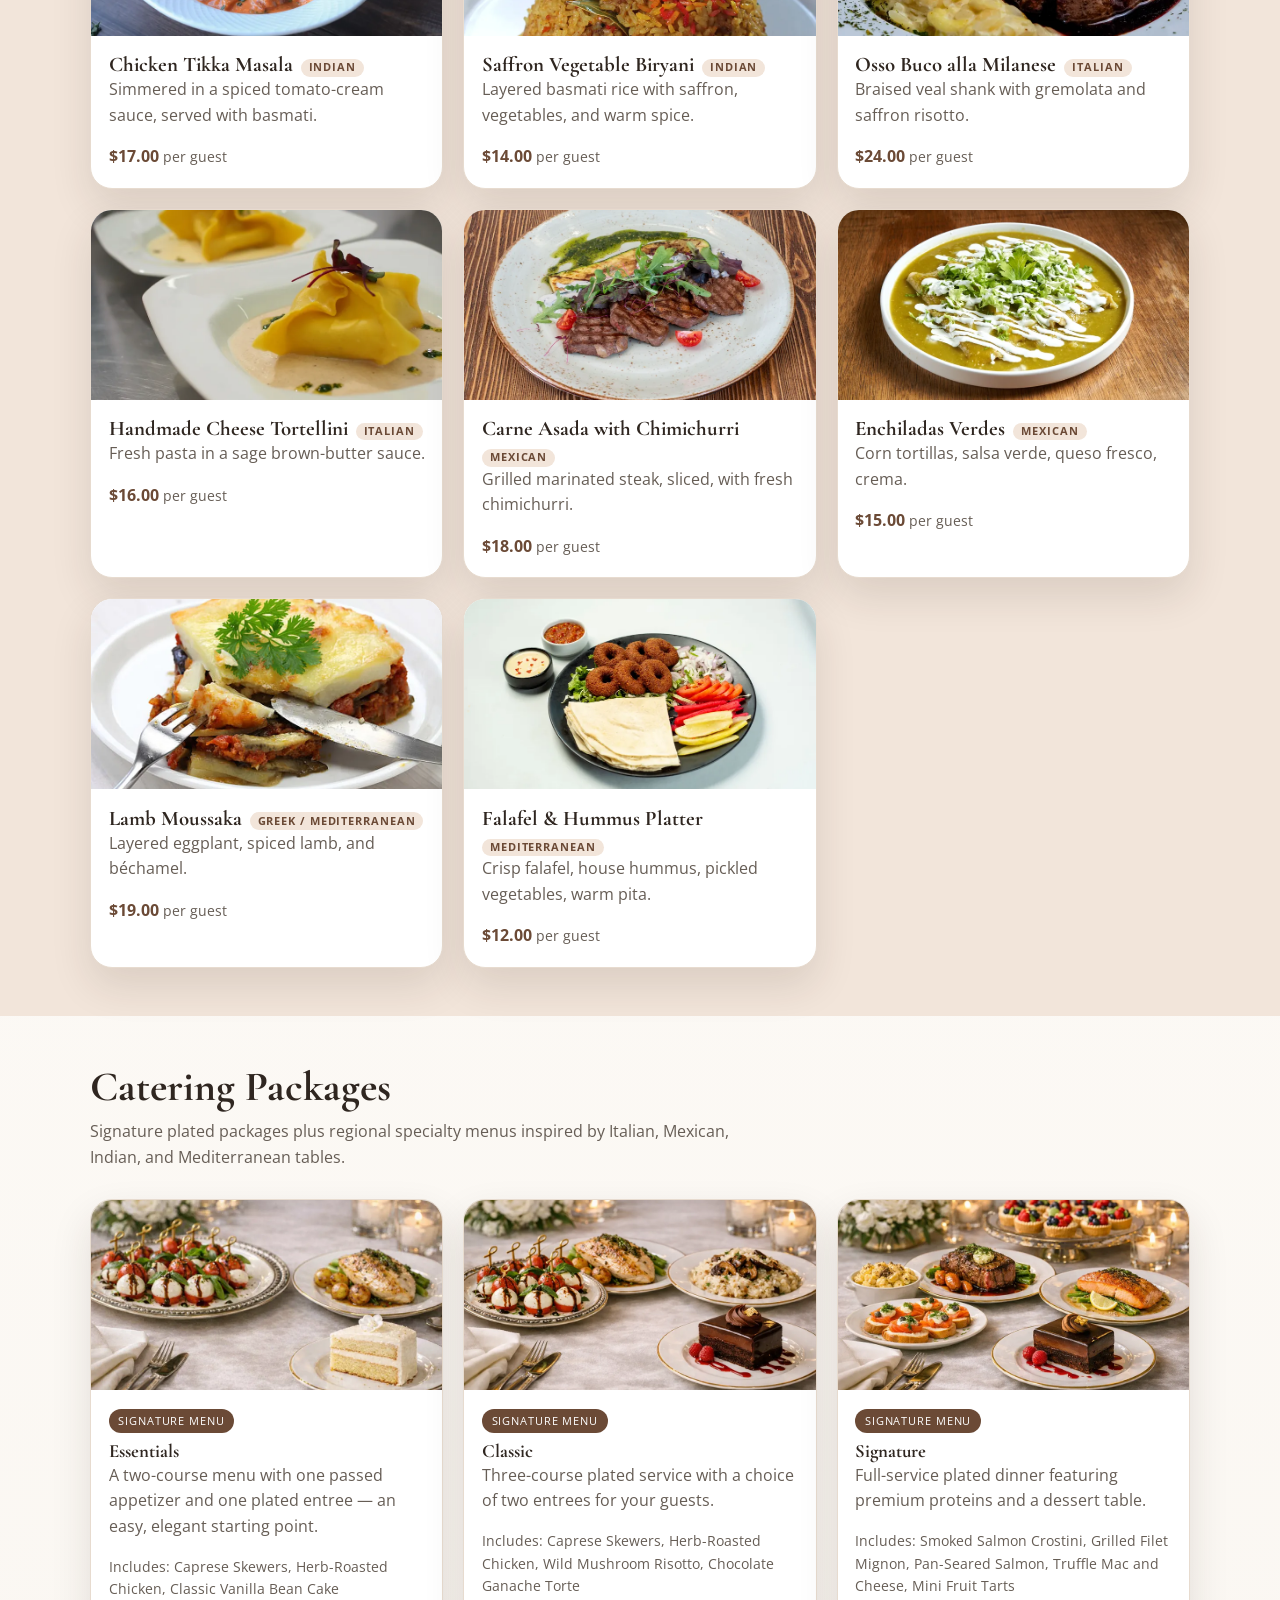
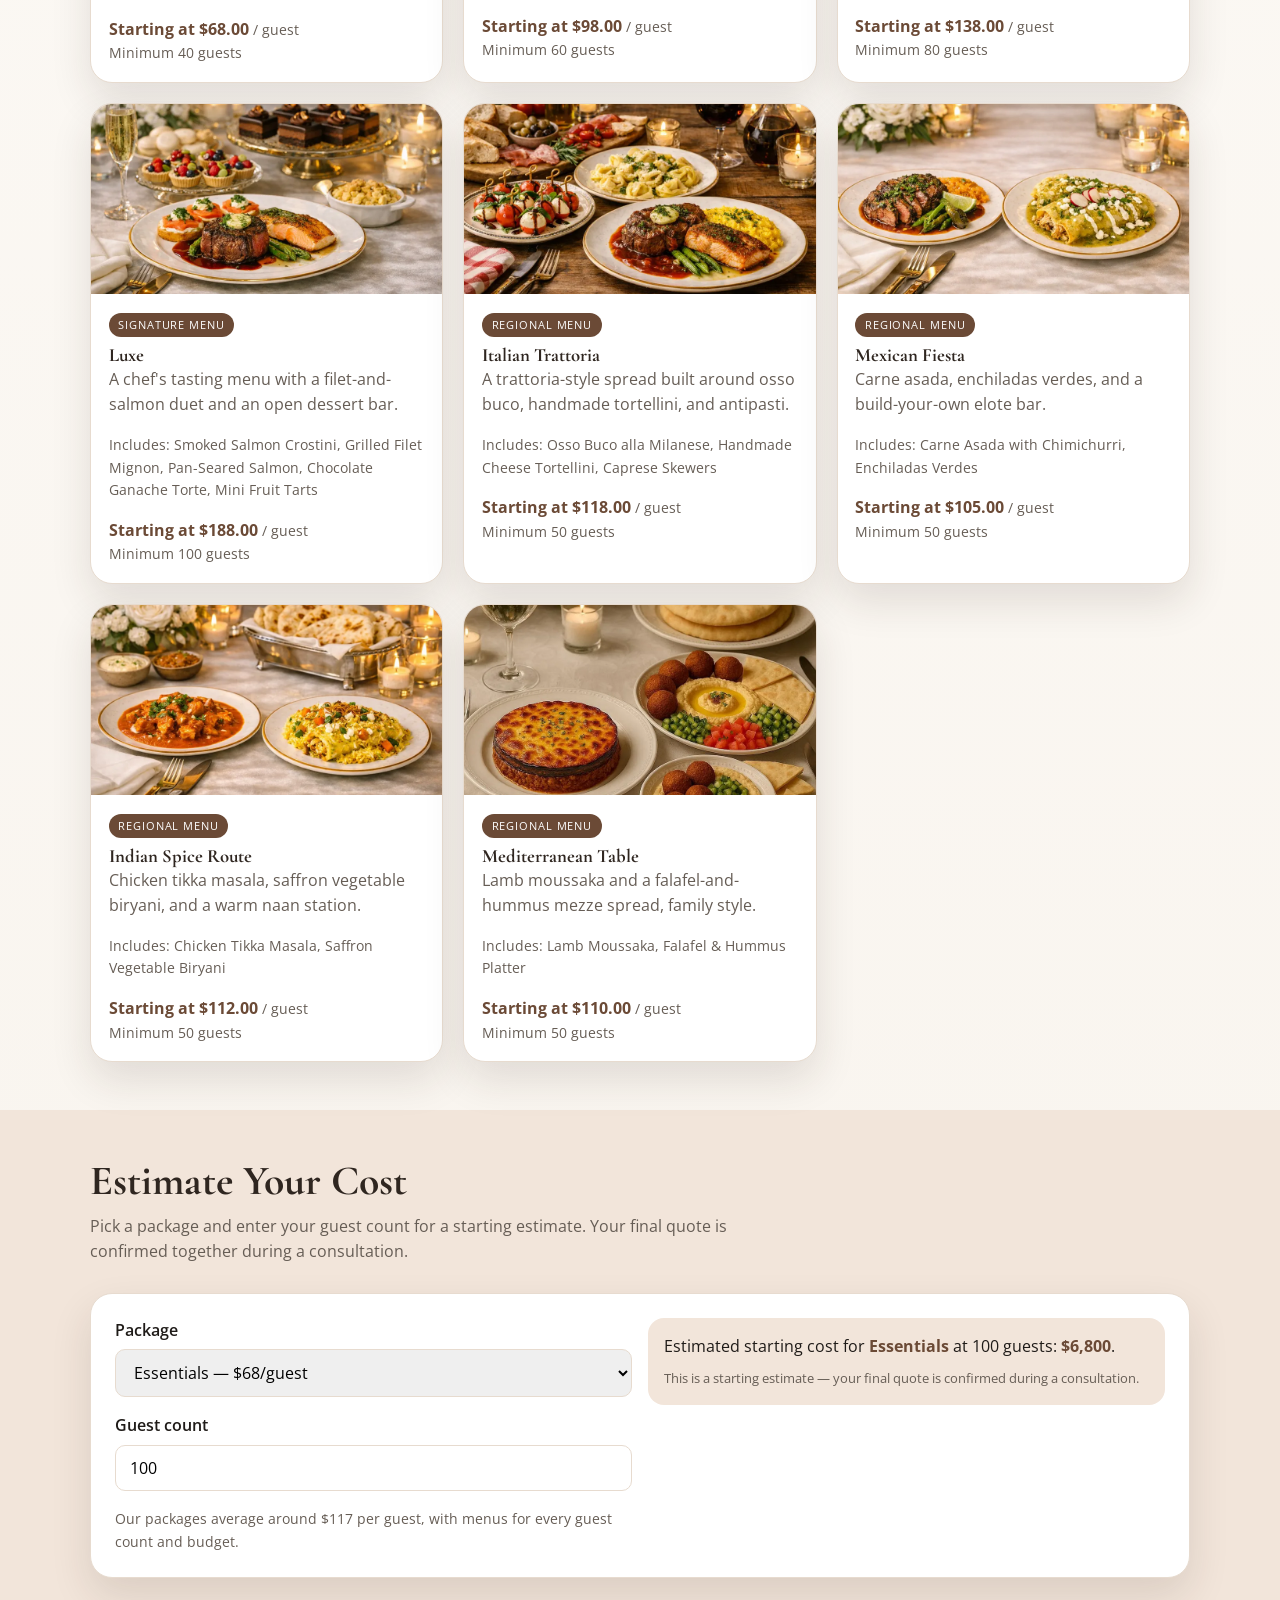
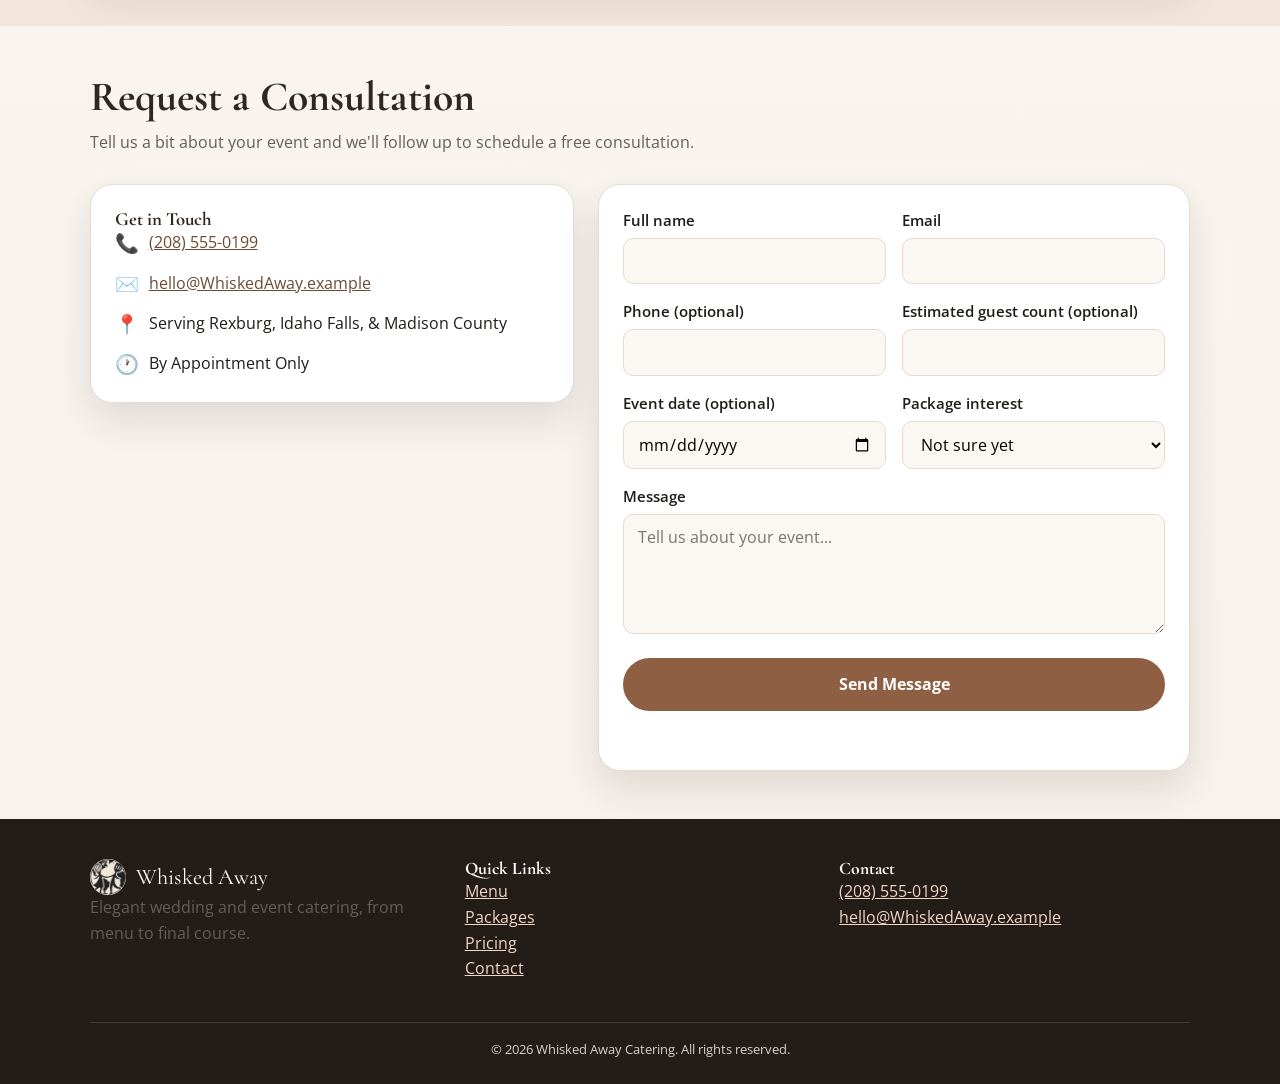
==== commit 892c5045: "style fix" ====
--- a/index.html
+++ b/index.html
@@ -12,6 +12,8 @@
   <link rel="stylesheet" href="https://fonts.googleapis.com/css2?family=Cormorant+Garamond:wght@600;700&family=Open+Sans:wght@400;600;700&display=swap" media="print" onload="this.media='all'">
   <noscript><link rel="stylesheet" href="https://fonts.googleapis.com/css2?family=Cormorant+Garamond:wght@600;700&family=Open+Sans:wght@400;600;700&display=swap"></noscript>
   <link rel="stylesheet" href="styles/main.min.css">
+  <script src="js/data.min.js" defer></script>
+  <script src="js/app.min.js" defer></script>
 </head>
 <body>
   <a class="skip-link" href="#main">Skip to content</a>
@@ -224,9 +226,5 @@
     </div>
   </footer>
 
-  <script src="js/data.min.js" defer></script>
-  <script src="js/app.min.js" defer></script>
-
-
 </body>
 </html>
--- a/styles/main.min.css
+++ b/styles/main.min.css
@@ -0,0 +1 @@
+*,::after,::before{box-sizing:border-box}:root{--ink:#1f1b18;--muted:#665d55;--paper:#fbf7f2;--panel:#ffffff;--accent:#8f5f43;--accent-dark:#6b4a36;--accent-soft:#f2e5da;--border:#e7dbcf;--success:#3f6b4a;--success-bg:#e8f2ea;--error:#a13f3f;--error-bg:#fbe9e9;--shadow:0 18px 40px rgba(53, 37, 28, 0.12);--radius-lg:22px;--radius-md:16px;--radius-sm:10px;--max-width:1100px}html{background:linear-gradient(180deg,#f8f1ea 0,#fefcf9 35%,#f7f2eb 100%);scroll-behavior:smooth}body{margin:0;color:var(--ink);font-family:"Open Sans",Arial,sans-serif;line-height:1.6}img{max-width:100%;display:block;border-radius:var(--radius-md);background:var(--accent-soft)}h1,h2,h3{margin:0;font-family:"Cormorant Garamond",Georgia,serif;line-height:1.15;color:#2f2620}p{margin:0 0 1rem;color:var(--muted)}a{color:var(--accent-dark)}.container{width:min(100% - 2.5rem,var(--max-width));margin-inline:auto}.skip-link{position:absolute;left:-999px;top:0;background:var(--ink);color:#fff;padding:.75rem 1.25rem;z-index:100;border-radius:0 0 var(--radius-sm) 0}.skip-link:focus{left:0}:focus-visible{outline:3px solid var(--accent-dark);outline-offset:2px}.site-header{background:linear-gradient(135deg,#2b211c 0,#4a3528 45%,#6b4a36 100%);color:#fff;position:sticky;top:0;z-index:20}.nav{display:flex;align-items:center;justify-content:space-between;padding-block:0.85rem}.nav__brand{display:flex;align-items:center;gap:.6rem;color:#fff;text-decoration:none;font-family:"Cormorant Garamond",Georgia,serif;font-size:1.5rem;font-weight:700}.nav__brand img{width:40px;height:40px;border-radius:50%;background:#fff}.nav__toggle{background:0 0;border:1px solid rgba(255,255,255,.4);color:#fff;border-radius:var(--radius-sm);padding:.5rem .75rem;font-size:1rem;cursor:pointer}.nav__menu{list-style:none;margin:0;padding:0;display:none;flex-direction:column;gap:.25rem;position:absolute;left:0;right:0;top:100%;background:#362a22;padding:1rem 1.25rem 1.5rem}.nav__menu.is-open{display:flex}.nav__menu a{color:#f6ece5;text-decoration:none;display:block;padding:.6rem .25rem;border-bottom:1px solid rgba(255,255,255,.08)}.nav__cta{background:var(--accent);color:#fff!important;border-radius:999px;text-align:center;margin-top:.5rem}.hero{padding:2.5rem 0 3rem;background:radial-gradient(circle at top left,rgba(143,95,67,.18),transparent 28%),linear-gradient(135deg,#2b211c 0,#4a3528 45%,#6b4a36 100%);color:#fff}.hero__grid{display:grid;gap:1.75rem}.eyebrow{margin:0 0 .5rem;letter-spacing:.18em;text-transform:uppercase;font-size:.78rem;color:#f2d7c8}.hero h1{color:#fff;font-size:clamp(2.6rem, 8vw, 4.2rem)}.hero__summary{max-width:38rem;margin:1rem 0 1.5rem;font-size:clamp(.95rem, 2vw, 1.05rem);color:#f6ece5}.hero__actions{display:flex;flex-wrap:wrap;gap:.75rem}.hero__image img{width:100%;height:240px;object-fit:cover;box-shadow:var(--shadow)}.btn{display:inline-block;border-radius:999px;padding:.85rem 1.6rem;font-weight:700;text-decoration:none;border:2px solid transparent;cursor:pointer;font-size:1rem;font-family:inherit}.btn--primary{background:var(--accent);color:#fff}.btn--ghost{background:0 0;color:#fff;border-color:rgba(255,255,255,.6)}.section{padding:3rem 0}.section--muted{background:var(--accent-soft)}.section__head{max-width:42rem;margin-bottom:1.75rem}.section__head h2{font-size:clamp(1.9rem, 5vw, 2.6rem);margin-bottom:.5rem}.about__grid{display:grid;gap:1rem}.about__card{background:var(--panel);border:1px solid var(--border);border-radius:var(--radius-lg);padding:1.25rem;box-shadow:var(--shadow)}.gallery__filters{display:flex;flex-wrap:wrap;gap:.5rem;margin-bottom:1.5rem}.gallery__filters button{border:1px solid var(--border);background:var(--panel);color:var(--ink);border-radius:999px;padding:.55rem 1rem;font-size:.9rem;cursor:pointer;font-family:inherit}.gallery__filters button.is-active{background:var(--accent);border-color:var(--accent);color:#fff}.gallery__grid,.packages__grid{display:grid;gap:1.25rem;grid-template-columns:1fr}.food-card,.package-card{background:var(--panel);border:1px solid var(--border);border-radius:var(--radius-lg);overflow:hidden;box-shadow:var(--shadow);display:flex;flex-direction:column}.food-card img,.package-card img{width:100%;height:190px;object-fit:cover;border-radius:0}.food-card__body,.package-card__body{padding:1.1rem}.food-card__body h3{font-size:1.3rem;display:flex;align-items:baseline;gap:.5rem;flex-wrap:wrap}.food-card__origin{font-family:"Open Sans",Arial,sans-serif;font-size:.7rem;text-transform:uppercase;letter-spacing:.08em;background:var(--accent-soft);color:var(--accent-dark);padding:.15rem .5rem;border-radius:999px}.food-card__price,.package-card__price{font-weight:700;color:var(--accent-dark);margin-bottom:0}.food-card__price span,.package-card__price span{font-weight:400;color:var(--muted);font-size:.85rem}.gallery__empty{grid-column:1/-1;text-align:center;color:var(--muted)}.package-card__badge{display:inline-block;font-size:.7rem;text-transform:uppercase;letter-spacing:.08em;background:var(--accent-dark);color:#fff;padding:.2rem .6rem;border-radius:999px;margin-bottom:.5rem}.package-card__meta{font-size:.88rem}.package-card__min{font-size:.85rem;color:var(--muted);margin-bottom:0}.estimator{background:var(--panel);border:1px solid var(--border);border-radius:var(--radius-lg);box-shadow:var(--shadow);padding:1.5rem;display:grid;gap:1rem}.estimator__controls{display:grid;gap:1rem}.estimator label{display:block;font-weight:600;margin-bottom:.35rem}.estimator input[type=number],.estimator select{width:100%;padding:.7rem .85rem;border:1px solid var(--border);border-radius:var(--radius-sm);font-size:1rem;font-family:inherit}.estimator__result{background:var(--accent-soft);border-radius:var(--radius-md);padding:1rem;color:var(--ink)}.estimator__result strong{color:var(--accent-dark)}.estimator__disclaimer{display:block;margin-top:.5rem;font-size:.82rem;color:var(--muted)}.estimator__average{font-size:.9rem;color:var(--muted);margin:0}.contact__grid{display:grid;gap:1.5rem}.contact__details{background:var(--panel);border:1px solid var(--border);border-radius:var(--radius-lg);box-shadow:var(--shadow);padding:1.5rem}.contact__details ul{list-style:none;margin:0;padding:0;display:grid;gap:.85rem}.contact__details li{display:flex;gap:.6rem;align-items:flex-start}.contact__details .icon{font-size:1.2rem;line-height:1.4}.contact-form{background:var(--panel);border:1px solid var(--border);border-radius:var(--radius-lg);box-shadow:var(--shadow);padding:1.5rem;display:grid;gap:1rem}.form-row{display:grid;gap:1rem}.form-group label{display:block;font-weight:600;margin-bottom:.35rem;font-size:.92rem}.form-group input,.form-group select,.form-group textarea{width:100%;padding:.7rem .85rem;border:1px solid var(--border);border-radius:var(--radius-sm);font-size:1rem;font-family:inherit;background:var(--paper)}.form-group textarea{min-height:120px;resize:vertical}.form-group--honeypot{position:absolute;left:-9999px;width:1px;height:1px;overflow:hidden}.form__status{min-height:1.2rem;padding:.6rem .85rem;border-radius:var(--radius-sm);font-size:.92rem}.form__status--info{background:var(--accent-soft);color:var(--accent-dark)}.form__status--success{background:var(--success-bg);color:var(--success)}.form__status--error{background:var(--error-bg);color:var(--error)}.site-footer{background:#241c17;color:#d9cfc6;padding:2.5rem 0 1.5rem}.footer__grid{display:grid;gap:1.5rem;margin-bottom:1.5rem}.footer__brand{display:flex;align-items:center;gap:.6rem;color:#fff;font-family:"Cormorant Garamond",Georgia,serif;font-size:1.4rem}.footer__brand img{width:36px;height:36px;border-radius:50%}.site-footer a{color:#f2d7c8}.footer__bottom{border-top:1px solid rgba(255,255,255,.12);padding-top:1rem;font-size:.82rem;text-align:center}@media (min-width:640px){.gallery__grid,.packages__grid{grid-template-columns:repeat(2,minmax(0,1fr))}.form-row{grid-template-columns:repeat(2,minmax(0,1fr))}}@media (min-width:760px){.nav__toggle{display:none}.nav__menu{position:static;display:flex;flex-direction:row;align-items:center;background:0 0;padding:0;gap:1.5rem}.nav__menu a{border-bottom:none;padding:.25rem 0}.nav__cta{margin-top:0}.hero__grid{grid-template-columns:1.1fr 0.9fr;align-items:center}.hero__image img{height:320px}.about__grid{grid-template-columns:repeat(3,minmax(0,1fr))}.contact__grid{grid-template-columns:0.9fr 1.1fr;align-items:start}.footer__grid{grid-template-columns:repeat(3,minmax(0,1fr))}}@media (min-width:980px){.gallery__grid,.packages__grid{grid-template-columns:repeat(3,minmax(0,1fr))}.estimator{grid-template-columns:1fr 1fr;align-items:start}}@media (prefers-reduced-motion:reduce){html{scroll-behavior:auto}*{animation-duration:0s!important;animation-iteration-count:1!important;transition-duration:0s!important}}
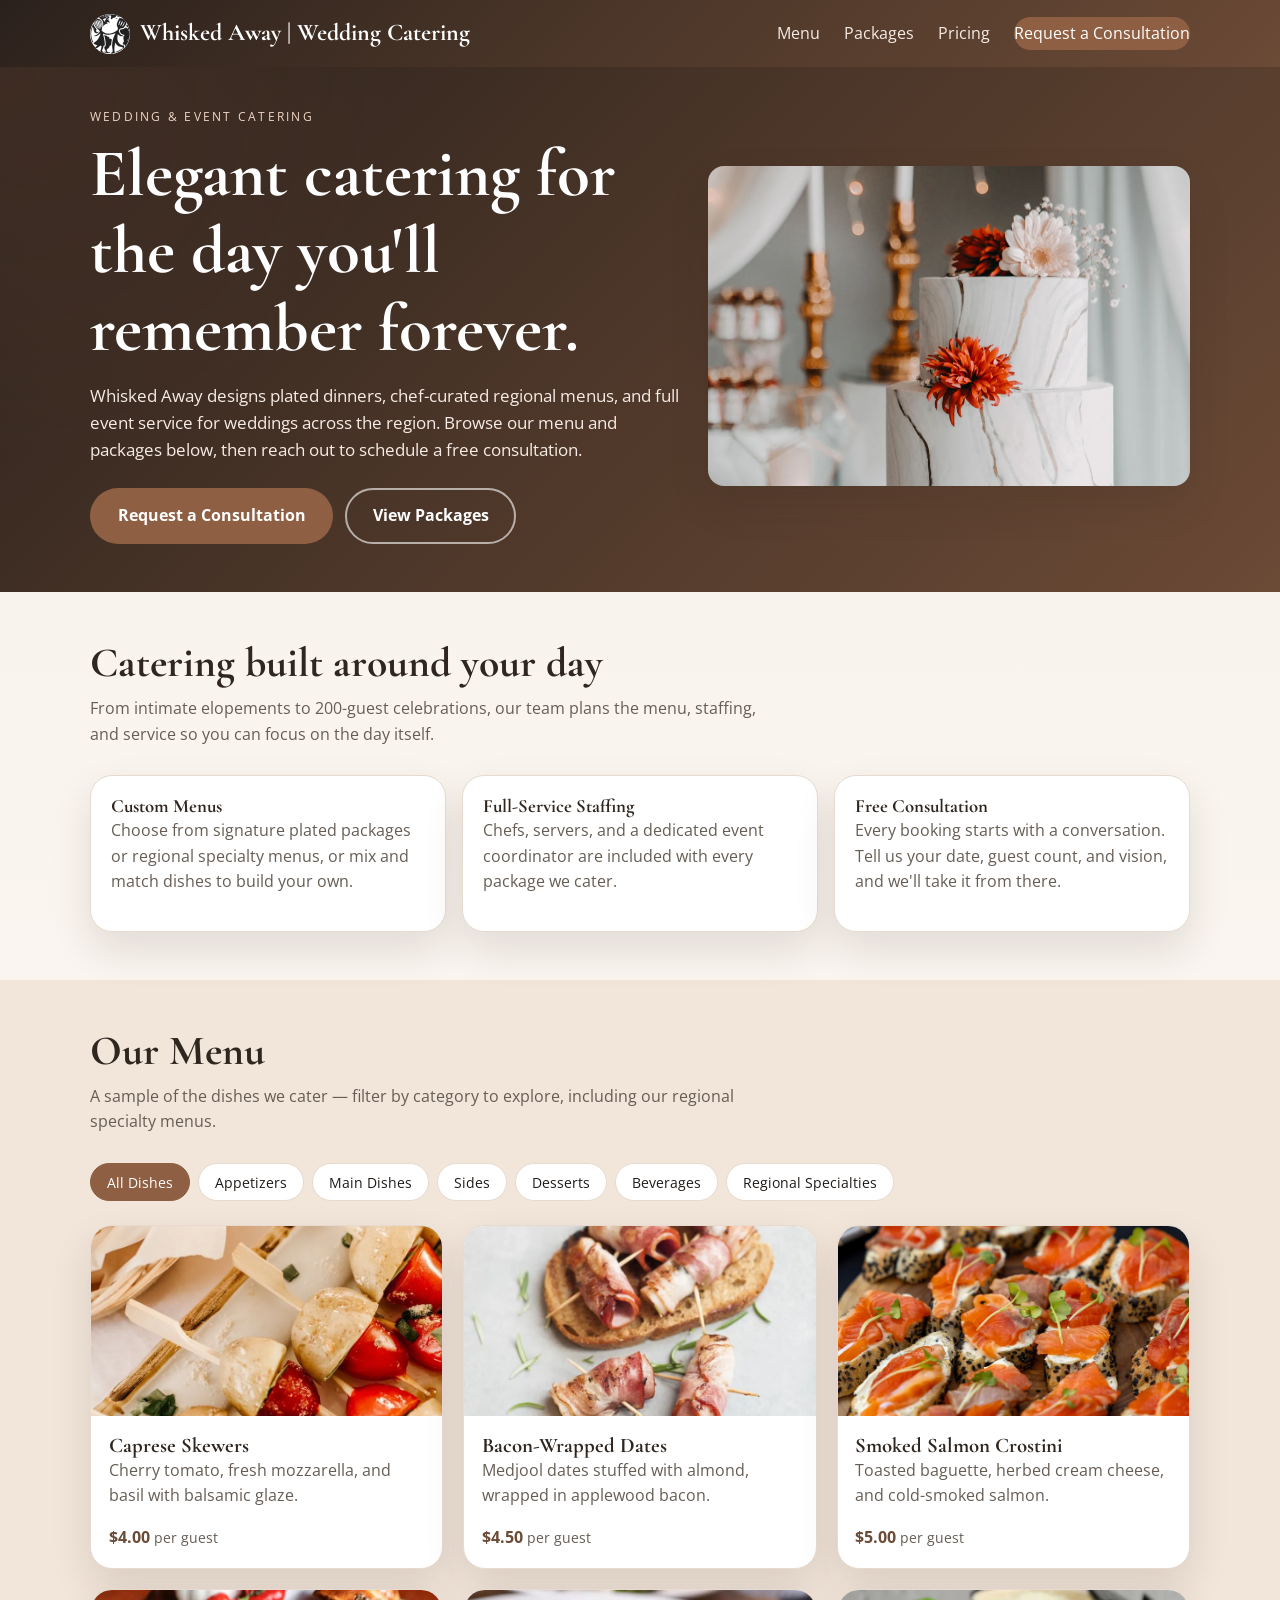
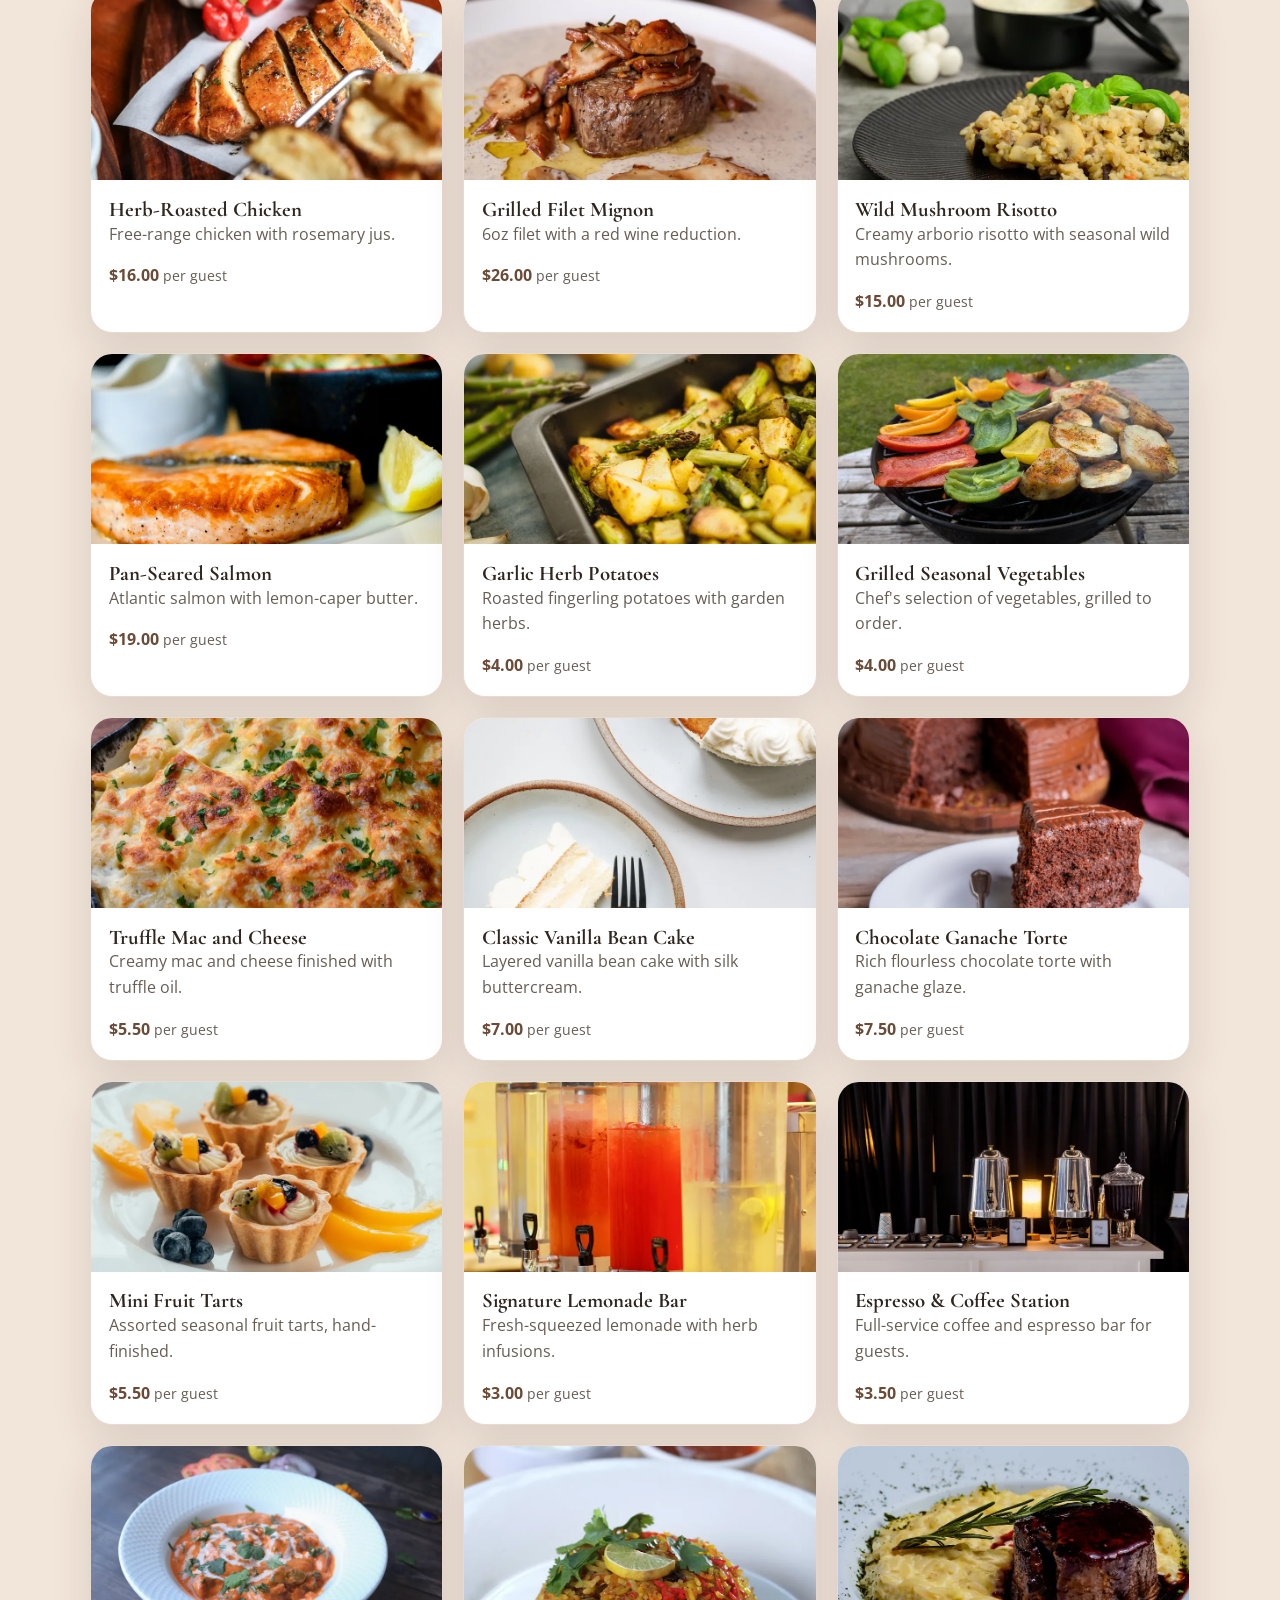
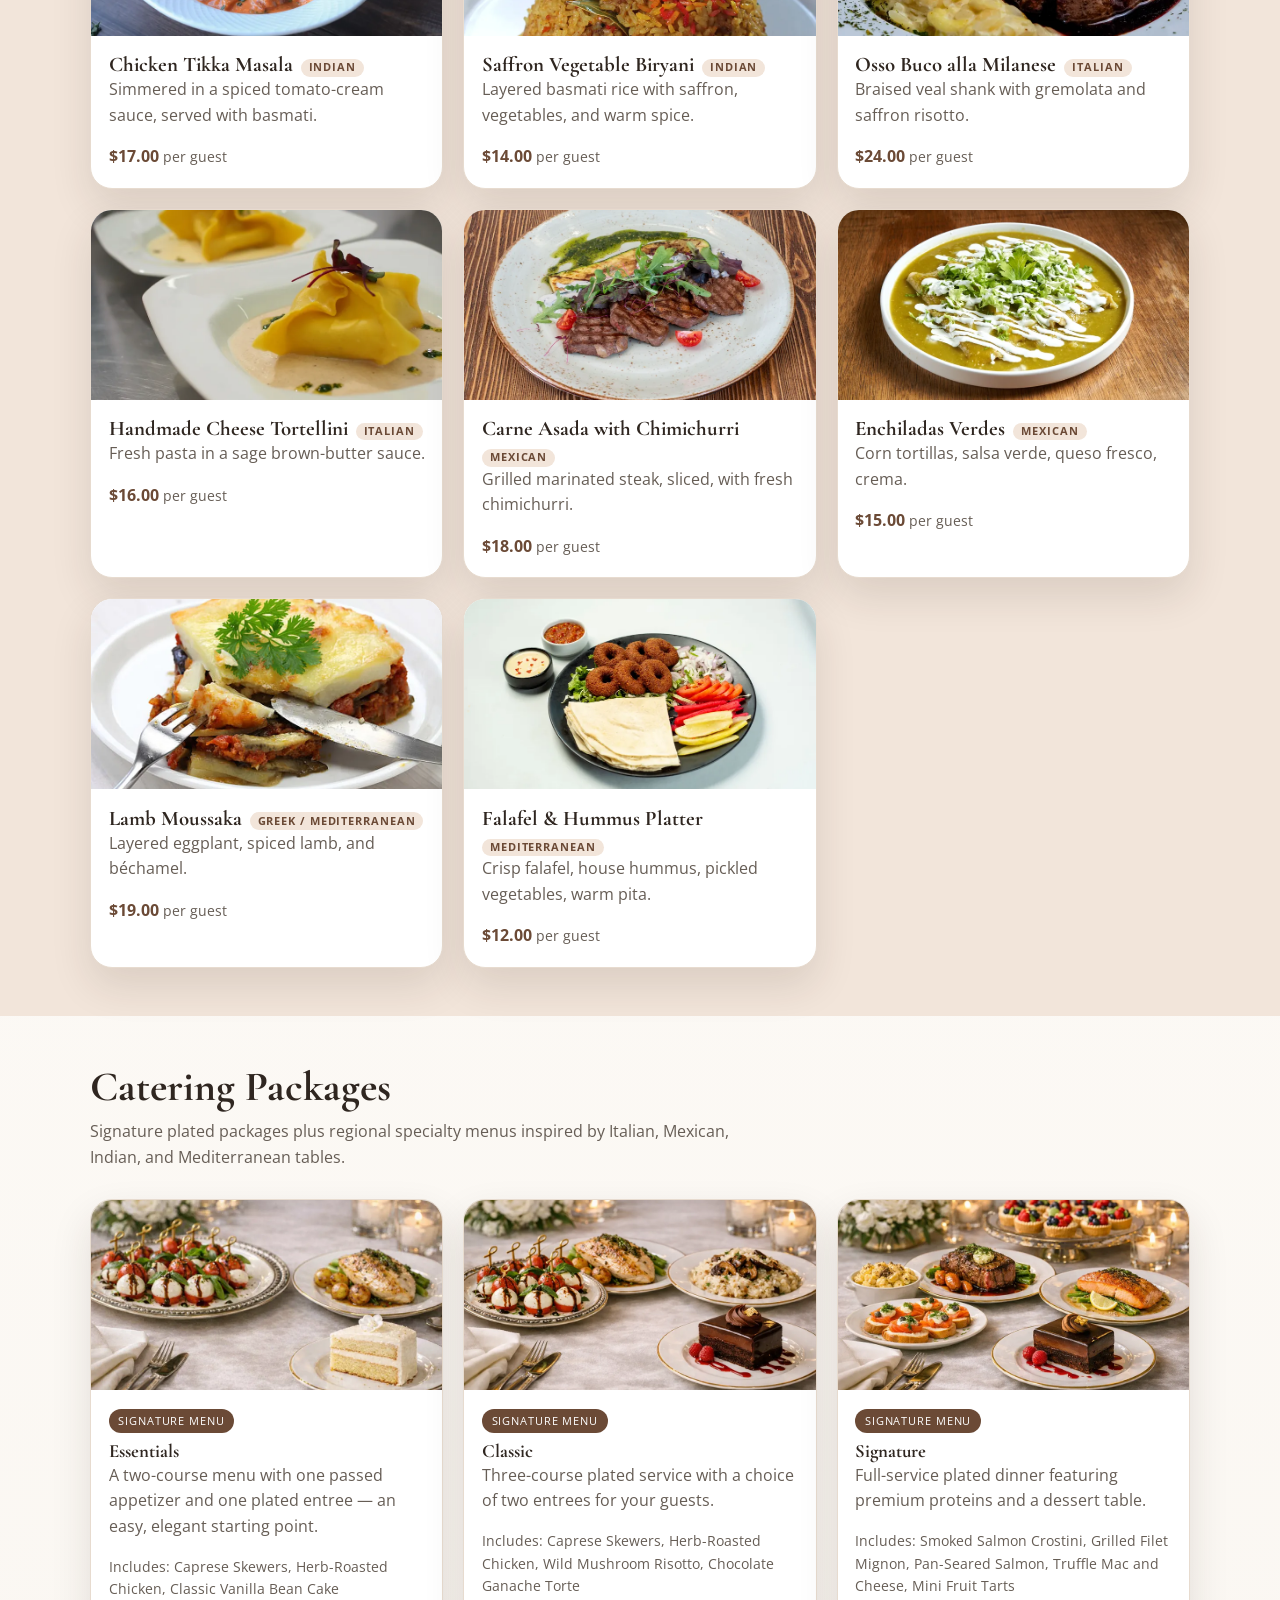
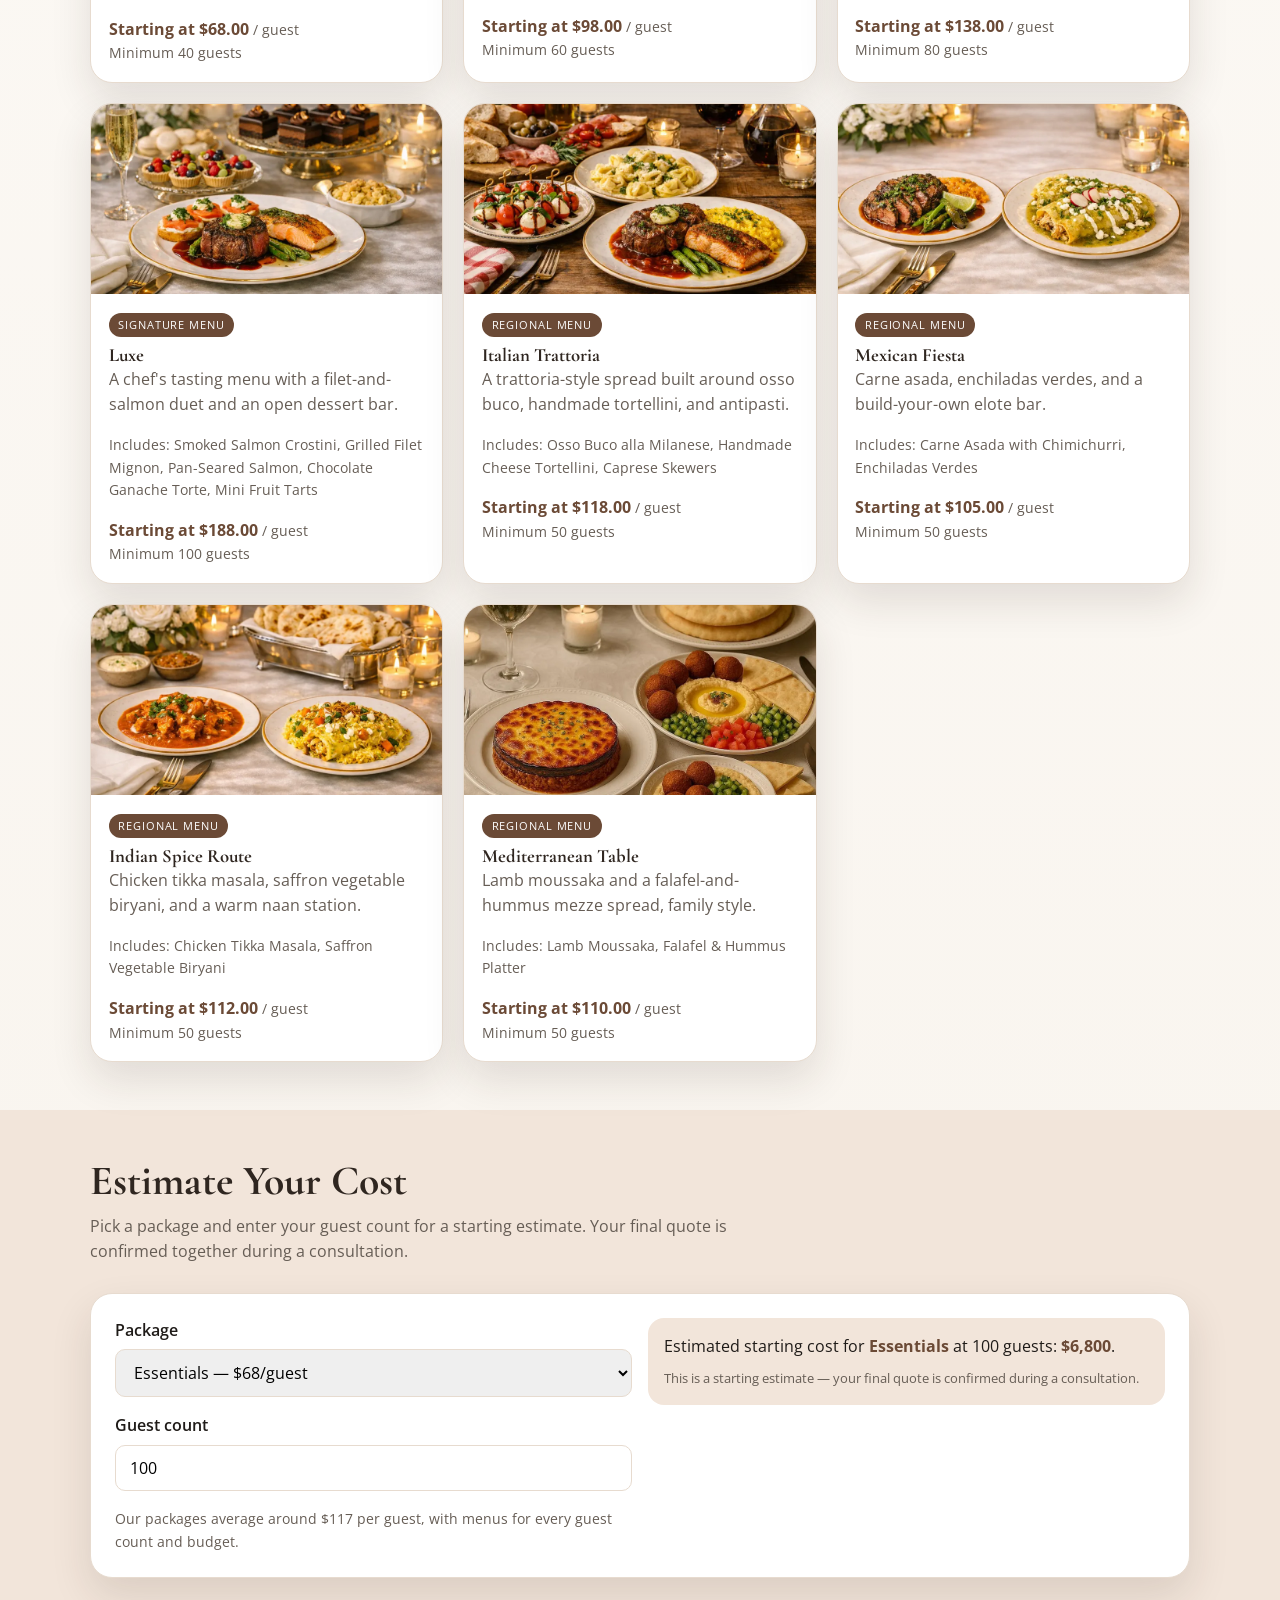
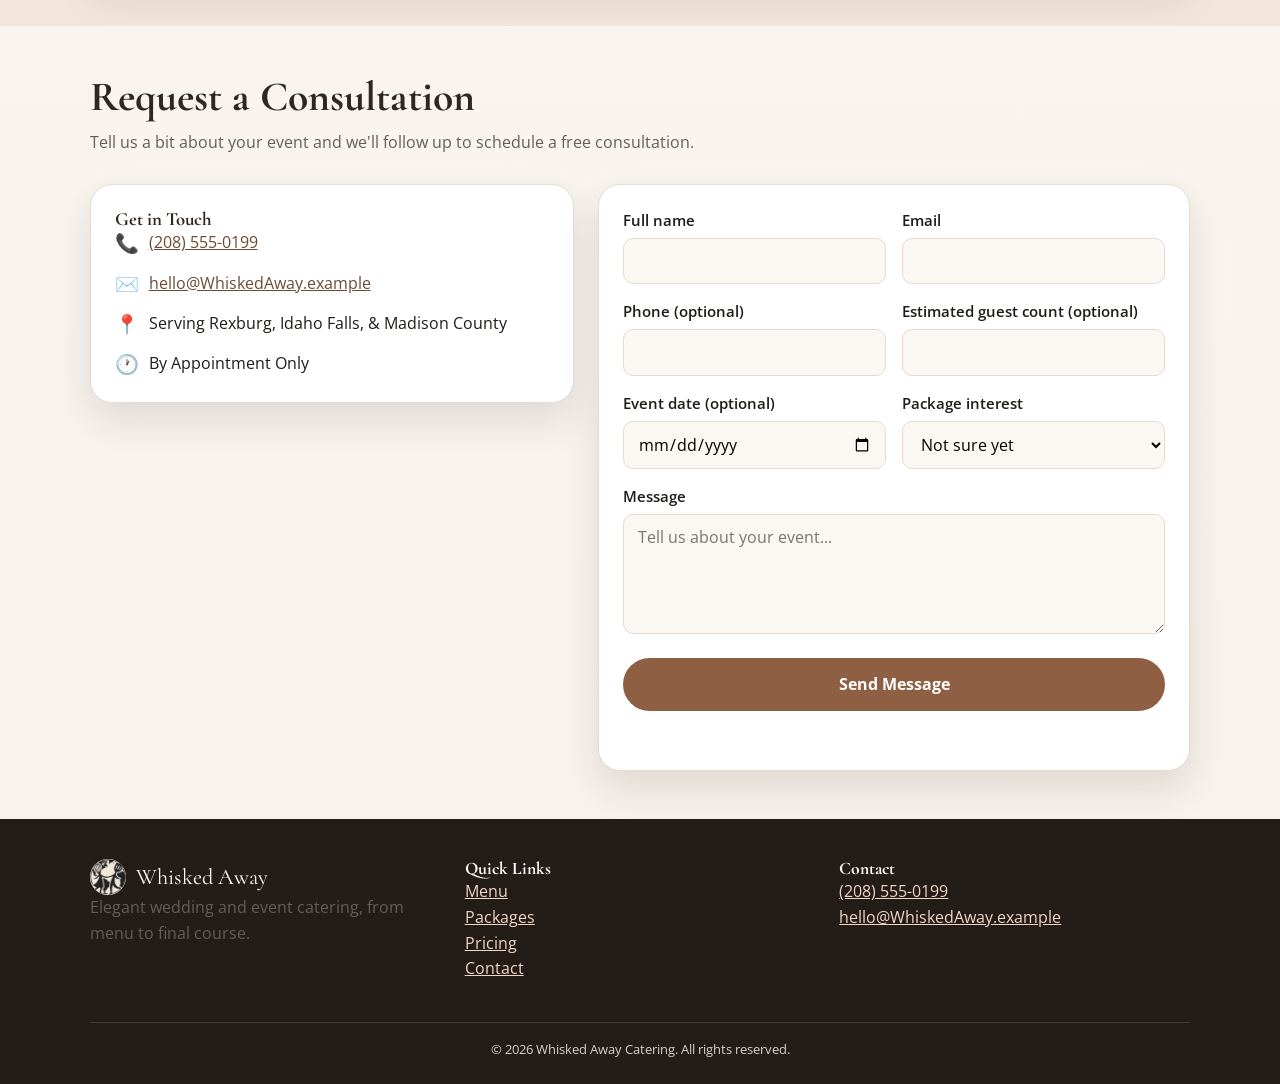
==== commit 2b4a46d3: "favicon correction" ====
--- a/index.html
+++ b/index.html
@@ -6,14 +6,15 @@
   <title>Whisked Away | Wedding Catering</title>
   <meta name="description" content="Whisked Away is a wedding catering company offering plated dinners, regional specialty menus, and full event catering. Request a free consultation.">
 
-  <link rel="icon" href="images/site/favicon.png" type="image/png">
+  <link rel="icon" href="images/site/favicon.webp" type="image/webp">
+  <link rel="apple-touch-icon" href="images/site/favicon.webp">
   <link rel="preconnect" href="https://fonts.googleapis.com">
   <link rel="preconnect" href="https://fonts.gstatic.com" crossorigin>
   <link rel="stylesheet" href="https://fonts.googleapis.com/css2?family=Cormorant+Garamond:wght@600;700&family=Open+Sans:wght@400;600;700&display=swap" media="print" onload="this.media='all'">
   <noscript><link rel="stylesheet" href="https://fonts.googleapis.com/css2?family=Cormorant+Garamond:wght@600;700&family=Open+Sans:wght@400;600;700&display=swap"></noscript>
-  <link rel="stylesheet" href="styles/main.min.css">
-  <script src="js/data.min.js" defer></script>
-  <script src="js/app.min.js" defer></script>
+  <link rel="stylesheet" href="styles/main.css">
+  <script src="js/data.js" defer></script>
+  <script src="js/app.js" defer></script>
 </head>
 <body>
   <a class="skip-link" href="#main">Skip to content</a>
@@ -22,7 +23,7 @@
     <div class="container nav">
       <a class="nav__brand" href="#top">
         <img src="images/site/logo-mark.webp" alt="" width="160" height="160">
-        Whisked Away
+        Whisked Away | Wedding Catering
       </a>
 
       <button class="nav__toggle" type="button" aria-expanded="false" aria-controls="primary-menu">
--- a/styles/main.css
+++ b/styles/main.css
@@ -0,0 +1,696 @@
+/* =====================================================================
+   WhiskedAway — main stylesheet
+   Mobile-first. Palette and type carried over from the site plan
+   (styles/site-plan.css) so the built site matches the wireframe.
+   ===================================================================== */
+
+*,
+*::before,
+*::after {
+  box-sizing: border-box;
+}
+
+:root {
+  --ink: #1f1b18;
+  --muted: #665d55;
+  --paper: #fbf7f2;
+  --panel: #ffffff;
+  --accent: #8f5f43;
+  --accent-dark: #6b4a36;
+  --accent-soft: #f2e5da;
+  --border: #e7dbcf;
+  --success: #3f6b4a;
+  --success-bg: #e8f2ea;
+  --error: #a13f3f;
+  --error-bg: #fbe9e9;
+  --shadow: 0 18px 40px rgba(53, 37, 28, 0.12);
+  --radius-lg: 22px;
+  --radius-md: 16px;
+  --radius-sm: 10px;
+  --max-width: 1100px;
+}
+
+html {
+  background: linear-gradient(180deg, #f8f1ea 0%, #fefcf9 35%, #f7f2eb 100%);
+  scroll-behavior: smooth;
+}
+
+body {
+  margin: 0;
+  color: var(--ink);
+  font-family: "Open Sans", Arial, sans-serif;
+  line-height: 1.6;
+}
+
+img {
+  max-width: 100%;
+  display: block;
+  border-radius: var(--radius-md);
+  background: var(--accent-soft);
+}
+
+h1,
+h2,
+h3 {
+  margin: 0;
+  font-family: "Cormorant Garamond", Georgia, serif;
+  line-height: 1.15;
+  color: #2f2620;
+}
+
+p {
+  margin: 0 0 1rem;
+  color: var(--muted);
+}
+
+a {
+  color: var(--accent-dark);
+}
+
+.container {
+  width: min(100% - 2.5rem, var(--max-width));
+  margin-inline: auto;
+}
+
+/* Skip link for keyboard/screen-reader users */
+.skip-link {
+  position: absolute;
+  left: -999px;
+  top: 0;
+  background: var(--ink);
+  color: #fff;
+  padding: 0.75rem 1.25rem;
+  z-index: 100;
+  border-radius: 0 0 var(--radius-sm) 0;
+}
+
+.skip-link:focus {
+  left: 0;
+}
+
+:focus-visible {
+  outline: 3px solid var(--accent-dark);
+  outline-offset: 2px;
+}
+
+/* ---------------------------------------------------------------------
+   Header / nav
+   --------------------------------------------------------------------- */
+.site-header {
+  background: linear-gradient(135deg, #2b211c 0%, #4a3528 45%, #6b4a36 100%);
+  color: #fff;
+  position: sticky;
+  top: 0;
+  z-index: 20;
+}
+
+.nav {
+  display: flex;
+  align-items: center;
+  justify-content: space-between;
+  padding-block: 0.85rem;
+}
+
+.nav__brand {
+  display: flex;
+  align-items: center;
+  gap: 0.6rem;
+  color: #fff;
+  text-decoration: none;
+  font-family: "Cormorant Garamond", Georgia, serif;
+  font-size: 1.5rem;
+  font-weight: 700;
+}
+
+.nav__brand img {
+  width: 40px;
+  height: 40px;
+  border-radius: 50%;
+  background: #fff;
+}
+
+.nav__toggle {
+  background: transparent;
+  border: 1px solid rgba(255, 255, 255, 0.4);
+  color: #fff;
+  border-radius: var(--radius-sm);
+  padding: 0.5rem 0.75rem;
+  font-size: 1rem;
+  cursor: pointer;
+}
+
+.nav__menu {
+  list-style: none;
+  margin: 0;
+  padding: 0;
+  display: none;
+  flex-direction: column;
+  gap: 0.25rem;
+  position: absolute;
+  left: 0;
+  right: 0;
+  top: 100%;
+  background: #362a22;
+  padding: 1rem 1.25rem 1.5rem;
+}
+
+.nav__menu.is-open {
+  display: flex;
+}
+
+.nav__menu a {
+  color: #f6ece5;
+  text-decoration: none;
+  display: block;
+  padding: 0.6rem 0.25rem;
+  border-bottom: 1px solid rgba(255, 255, 255, 0.08);
+}
+
+.nav__cta {
+  background: var(--accent);
+  color: #fff !important;
+  border-radius: 999px;
+  text-align: center;
+  margin-top: 0.5rem;
+}
+
+/* ---------------------------------------------------------------------
+   Hero
+   --------------------------------------------------------------------- */
+.hero {
+  padding: 2.5rem 0 3rem;
+  background:
+    radial-gradient(circle at top left, rgba(143, 95, 67, 0.18), transparent 28%),
+    linear-gradient(135deg, #2b211c 0%, #4a3528 45%, #6b4a36 100%);
+  color: #fff;
+}
+
+.hero__grid {
+  display: grid;
+  gap: 1.75rem;
+}
+
+.eyebrow {
+  margin: 0 0 0.5rem;
+  letter-spacing: 0.18em;
+  text-transform: uppercase;
+  font-size: 0.78rem;
+  color: #f2d7c8;
+}
+
+.hero h1 {
+  color: #fff;
+  font-size: clamp(2.6rem, 8vw, 4.2rem);
+}
+
+.hero__summary {
+  max-width: 38rem;
+  margin: 1rem 0 1.5rem;
+  font-size: clamp(0.95rem, 2vw, 1.05rem);
+  color: #f6ece5;
+}
+
+.hero__actions {
+  display: flex;
+  flex-wrap: wrap;
+  gap: 0.75rem;
+}
+
+.hero__image img {
+  width: 100%;
+  height: 240px;
+  object-fit: cover;
+  box-shadow: var(--shadow);
+}
+
+.btn {
+  display: inline-block;
+  border-radius: 999px;
+  padding: 0.85rem 1.6rem;
+  font-weight: 700;
+  text-decoration: none;
+  border: 2px solid transparent;
+  cursor: pointer;
+  font-size: 1rem;
+  font-family: inherit;
+}
+
+.btn--primary {
+  background: var(--accent);
+  color: #fff;
+}
+
+.btn--ghost {
+  background: transparent;
+  color: #fff;
+  border-color: rgba(255, 255, 255, 0.6);
+}
+
+/* ---------------------------------------------------------------------
+   Shared section layout
+   --------------------------------------------------------------------- */
+.section {
+  padding: 3rem 0;
+}
+
+.section--muted {
+  background: var(--accent-soft);
+}
+
+.section__head {
+  max-width: 42rem;
+  margin-bottom: 1.75rem;
+}
+
+.section__head h2 {
+  font-size: clamp(1.9rem, 5vw, 2.6rem);
+  margin-bottom: 0.5rem;
+}
+
+/* ---------------------------------------------------------------------
+   About
+   --------------------------------------------------------------------- */
+.about__grid {
+  display: grid;
+  gap: 1rem;
+}
+
+.about__card {
+  background: var(--panel);
+  border: 1px solid var(--border);
+  border-radius: var(--radius-lg);
+  padding: 1.25rem;
+  box-shadow: var(--shadow);
+}
+
+/* ---------------------------------------------------------------------
+   Food gallery
+   --------------------------------------------------------------------- */
+.gallery__filters {
+  display: flex;
+  flex-wrap: wrap;
+  gap: 0.5rem;
+  margin-bottom: 1.5rem;
+}
+
+.gallery__filters button {
+  border: 1px solid var(--border);
+  background: var(--panel);
+  color: var(--ink);
+  border-radius: 999px;
+  padding: 0.55rem 1rem;
+  font-size: 0.9rem;
+  cursor: pointer;
+  font-family: inherit;
+}
+
+.gallery__filters button.is-active {
+  background: var(--accent);
+  border-color: var(--accent);
+  color: #fff;
+}
+
+.gallery__grid,
+.packages__grid {
+  display: grid;
+  gap: 1.25rem;
+  grid-template-columns: 1fr;
+}
+
+.food-card,
+.package-card {
+  background: var(--panel);
+  border: 1px solid var(--border);
+  border-radius: var(--radius-lg);
+  overflow: hidden;
+  box-shadow: var(--shadow);
+  display: flex;
+  flex-direction: column;
+}
+
+.food-card img,
+.package-card img {
+  width: 100%;
+  height: 190px;
+  object-fit: cover;
+  border-radius: 0;
+}
+
+.food-card__body,
+.package-card__body {
+  padding: 1.1rem;
+}
+
+.food-card__body h3 {
+  font-size: 1.3rem;
+  display: flex;
+  align-items: baseline;
+  gap: 0.5rem;
+  flex-wrap: wrap;
+}
+
+.food-card__origin {
+  font-family: "Open Sans", Arial, sans-serif;
+  font-size: 0.7rem;
+  text-transform: uppercase;
+  letter-spacing: 0.08em;
+  background: var(--accent-soft);
+  color: var(--accent-dark);
+  padding: 0.15rem 0.5rem;
+  border-radius: 999px;
+}
+
+.food-card__price,
+.package-card__price {
+  font-weight: 700;
+  color: var(--accent-dark);
+  margin-bottom: 0;
+}
+
+.food-card__price span,
+.package-card__price span {
+  font-weight: 400;
+  color: var(--muted);
+  font-size: 0.85rem;
+}
+
+.gallery__empty {
+  grid-column: 1 / -1;
+  text-align: center;
+  color: var(--muted);
+}
+
+/* ---------------------------------------------------------------------
+   Packages
+   --------------------------------------------------------------------- */
+.package-card__badge {
+  display: inline-block;
+  font-size: 0.7rem;
+  text-transform: uppercase;
+  letter-spacing: 0.08em;
+  background: var(--accent-dark);
+  color: #fff;
+  padding: 0.2rem 0.6rem;
+  border-radius: 999px;
+  margin-bottom: 0.5rem;
+}
+
+.package-card__meta {
+  font-size: 0.88rem;
+}
+
+.package-card__min {
+  font-size: 0.85rem;
+  color: var(--muted);
+  margin-bottom: 0;
+}
+
+/* ---------------------------------------------------------------------
+   Pricing estimator
+   --------------------------------------------------------------------- */
+.estimator {
+  background: var(--panel);
+  border: 1px solid var(--border);
+  border-radius: var(--radius-lg);
+  box-shadow: var(--shadow);
+  padding: 1.5rem;
+  display: grid;
+  gap: 1rem;
+}
+
+.estimator__controls {
+  display: grid;
+  gap: 1rem;
+}
+
+.estimator label {
+  display: block;
+  font-weight: 600;
+  margin-bottom: 0.35rem;
+}
+
+.estimator select,
+.estimator input[type="number"] {
+  width: 100%;
+  padding: 0.7rem 0.85rem;
+  border: 1px solid var(--border);
+  border-radius: var(--radius-sm);
+  font-size: 1rem;
+  font-family: inherit;
+}
+
+.estimator__result {
+  background: var(--accent-soft);
+  border-radius: var(--radius-md);
+  padding: 1rem;
+  color: var(--ink);
+}
+
+.estimator__result strong {
+  color: var(--accent-dark);
+}
+
+.estimator__disclaimer {
+  display: block;
+  margin-top: 0.5rem;
+  font-size: 0.82rem;
+  color: var(--muted);
+}
+
+.estimator__average {
+  font-size: 0.9rem;
+  color: var(--muted);
+  margin: 0;
+}
+
+/* ---------------------------------------------------------------------
+   Contact
+   --------------------------------------------------------------------- */
+.contact__grid {
+  display: grid;
+  gap: 1.5rem;
+}
+
+.contact__details {
+  background: var(--panel);
+  border: 1px solid var(--border);
+  border-radius: var(--radius-lg);
+  box-shadow: var(--shadow);
+  padding: 1.5rem;
+}
+
+.contact__details ul {
+  list-style: none;
+  margin: 0;
+  padding: 0;
+  display: grid;
+  gap: 0.85rem;
+}
+
+.contact__details li {
+  display: flex;
+  gap: 0.6rem;
+  align-items: flex-start;
+}
+
+.contact__details .icon {
+  font-size: 1.2rem;
+  line-height: 1.4;
+}
+
+.contact-form {
+  background: var(--panel);
+  border: 1px solid var(--border);
+  border-radius: var(--radius-lg);
+  box-shadow: var(--shadow);
+  padding: 1.5rem;
+  display: grid;
+  gap: 1rem;
+}
+
+.form-row {
+  display: grid;
+  gap: 1rem;
+}
+
+.form-group label {
+  display: block;
+  font-weight: 600;
+  margin-bottom: 0.35rem;
+  font-size: 0.92rem;
+}
+
+.form-group input,
+.form-group select,
+.form-group textarea {
+  width: 100%;
+  padding: 0.7rem 0.85rem;
+  border: 1px solid var(--border);
+  border-radius: var(--radius-sm);
+  font-size: 1rem;
+  font-family: inherit;
+  background: var(--paper);
+}
+
+.form-group textarea {
+  min-height: 120px;
+  resize: vertical;
+}
+
+/* Honeypot field: hidden from sighted and AT users, spam bots still fill it */
+.form-group--honeypot {
+  position: absolute;
+  left: -9999px;
+  width: 1px;
+  height: 1px;
+  overflow: hidden;
+}
+
+.form__status {
+  min-height: 1.2rem;
+  padding: 0.6rem 0.85rem;
+  border-radius: var(--radius-sm);
+  font-size: 0.92rem;
+}
+
+.form__status--info {
+  background: var(--accent-soft);
+  color: var(--accent-dark);
+}
+
+.form__status--success {
+  background: var(--success-bg);
+  color: var(--success);
+}
+
+.form__status--error {
+  background: var(--error-bg);
+  color: var(--error);
+}
+
+/* ---------------------------------------------------------------------
+   Footer
+   --------------------------------------------------------------------- */
+.site-footer {
+  background: #241c17;
+  color: #d9cfc6;
+  padding: 2.5rem 0 1.5rem;
+}
+
+.footer__grid {
+  display: grid;
+  gap: 1.5rem;
+  margin-bottom: 1.5rem;
+}
+
+.footer__brand {
+  display: flex;
+  align-items: center;
+  gap: 0.6rem;
+  color: #fff;
+  font-family: "Cormorant Garamond", Georgia, serif;
+  font-size: 1.4rem;
+}
+
+.footer__brand img {
+  width: 36px;
+  height: 36px;
+  border-radius: 50%;
+}
+
+.site-footer a {
+  color: #f2d7c8;
+}
+
+.footer__bottom {
+  border-top: 1px solid rgba(255, 255, 255, 0.12);
+  padding-top: 1rem;
+  font-size: 0.82rem;
+  text-align: center;
+}
+
+/* ---------------------------------------------------------------------
+   Responsive: tablet and up (mobile-first — this file starts mobile,
+   these queries progressively enhance for larger viewports)
+   --------------------------------------------------------------------- */
+@media (min-width: 640px) {
+  .gallery__grid,
+  .packages__grid {
+    grid-template-columns: repeat(2, minmax(0, 1fr));
+  }
+
+  .form-row {
+    grid-template-columns: repeat(2, minmax(0, 1fr));
+  }
+}
+
+@media (min-width: 760px) {
+  .nav__toggle {
+    display: none;
+  }
+
+  .nav__menu {
+    position: static;
+    display: flex;
+    flex-direction: row;
+    align-items: center;
+    background: transparent;
+    padding: 0;
+    gap: 1.5rem;
+  }
+
+  .nav__menu a {
+    border-bottom: none;
+    padding: 0.25rem 0;
+  }
+
+  .nav__cta {
+    margin-top: 0;
+  }
+
+  .hero__grid {
+    grid-template-columns: 1.1fr 0.9fr;
+    align-items: center;
+  }
+
+  .hero__image img {
+    height: 320px;
+  }
+
+  .about__grid {
+    grid-template-columns: repeat(3, minmax(0, 1fr));
+  }
+
+  .contact__grid {
+    grid-template-columns: 0.9fr 1.1fr;
+    align-items: start;
+  }
+
+  .footer__grid {
+    grid-template-columns: repeat(3, minmax(0, 1fr));
+  }
+}
+
+@media (min-width: 980px) {
+  .gallery__grid,
+  .packages__grid {
+    grid-template-columns: repeat(3, minmax(0, 1fr));
+  }
+
+  .estimator {
+    grid-template-columns: 1fr 1fr;
+    align-items: start;
+  }
+}
+
+/* Respect reduced-motion preference */
+@media (prefers-reduced-motion: reduce) {
+  html {
+    scroll-behavior: auto;
+  }
+  * {
+    animation-duration: 0.001ms !important;
+    animation-iteration-count: 1 !important;
+    transition-duration: 0.001ms !important;
+  }
+}
